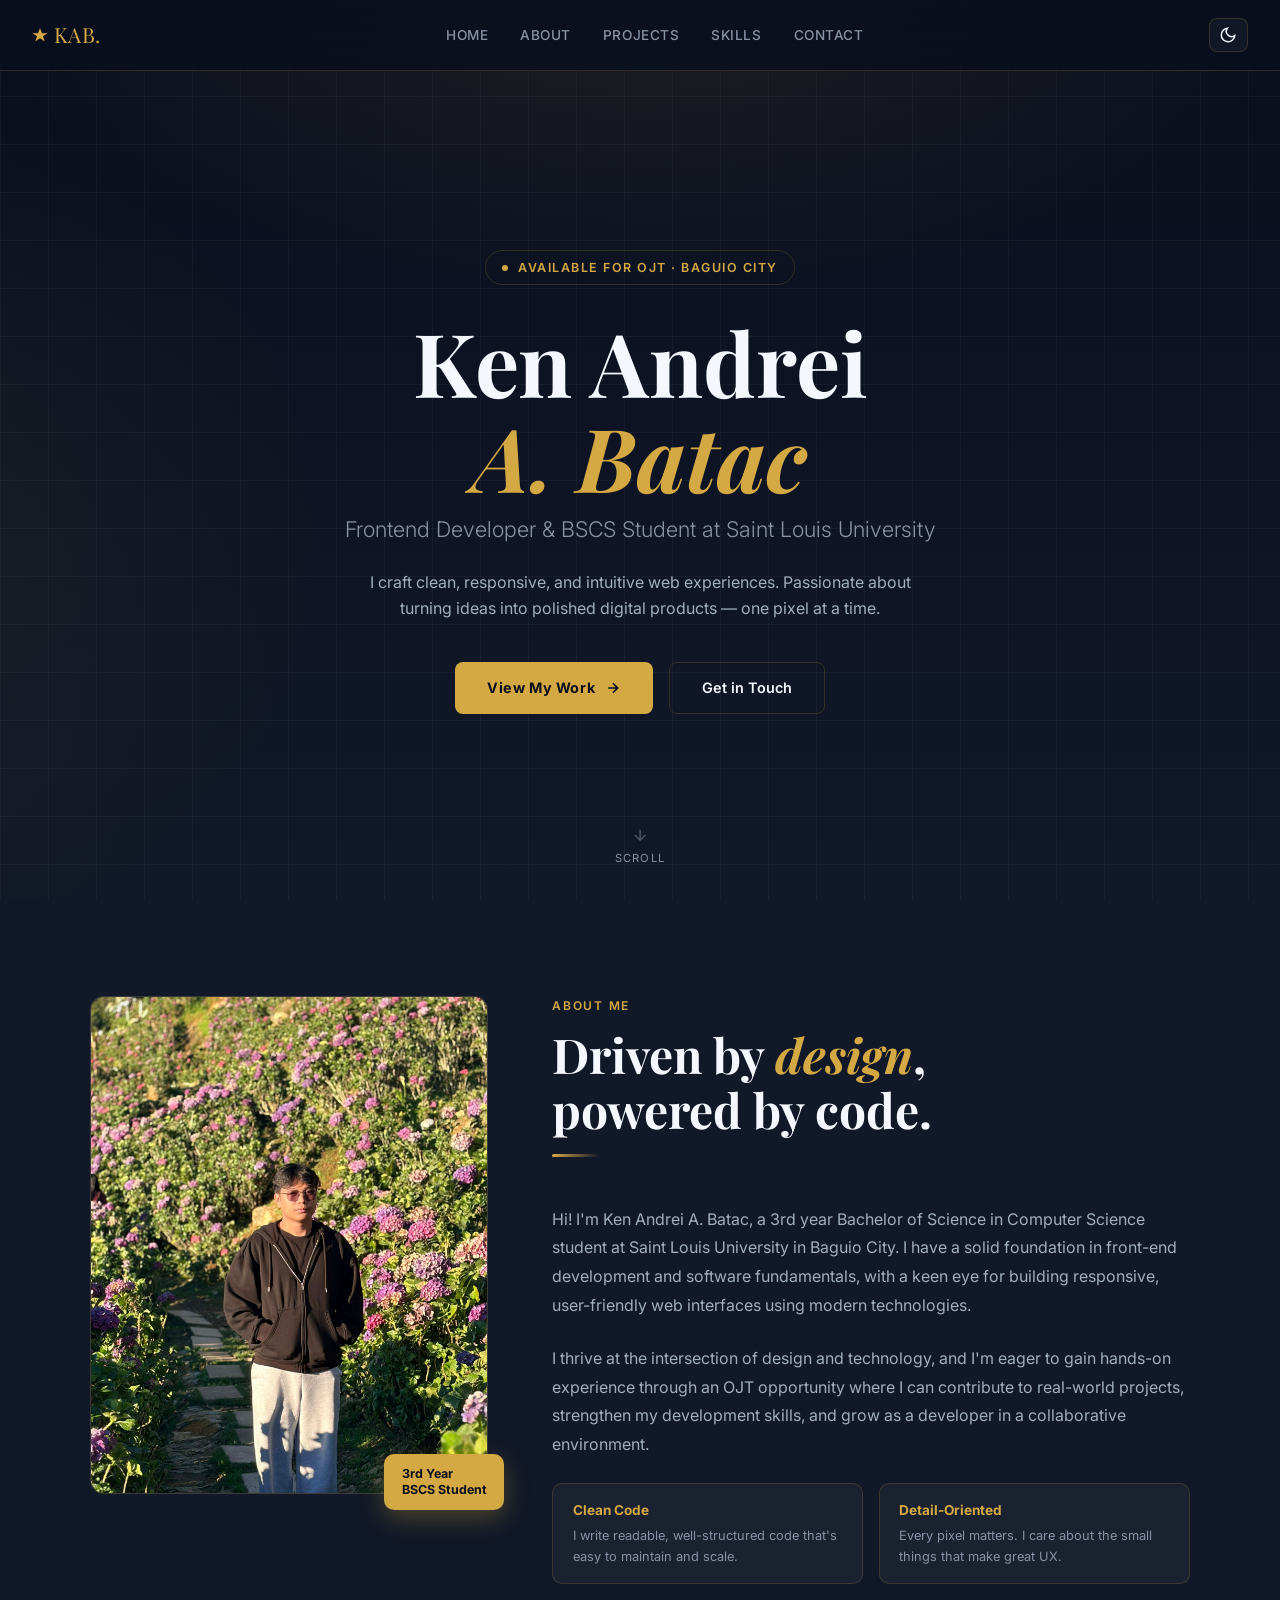
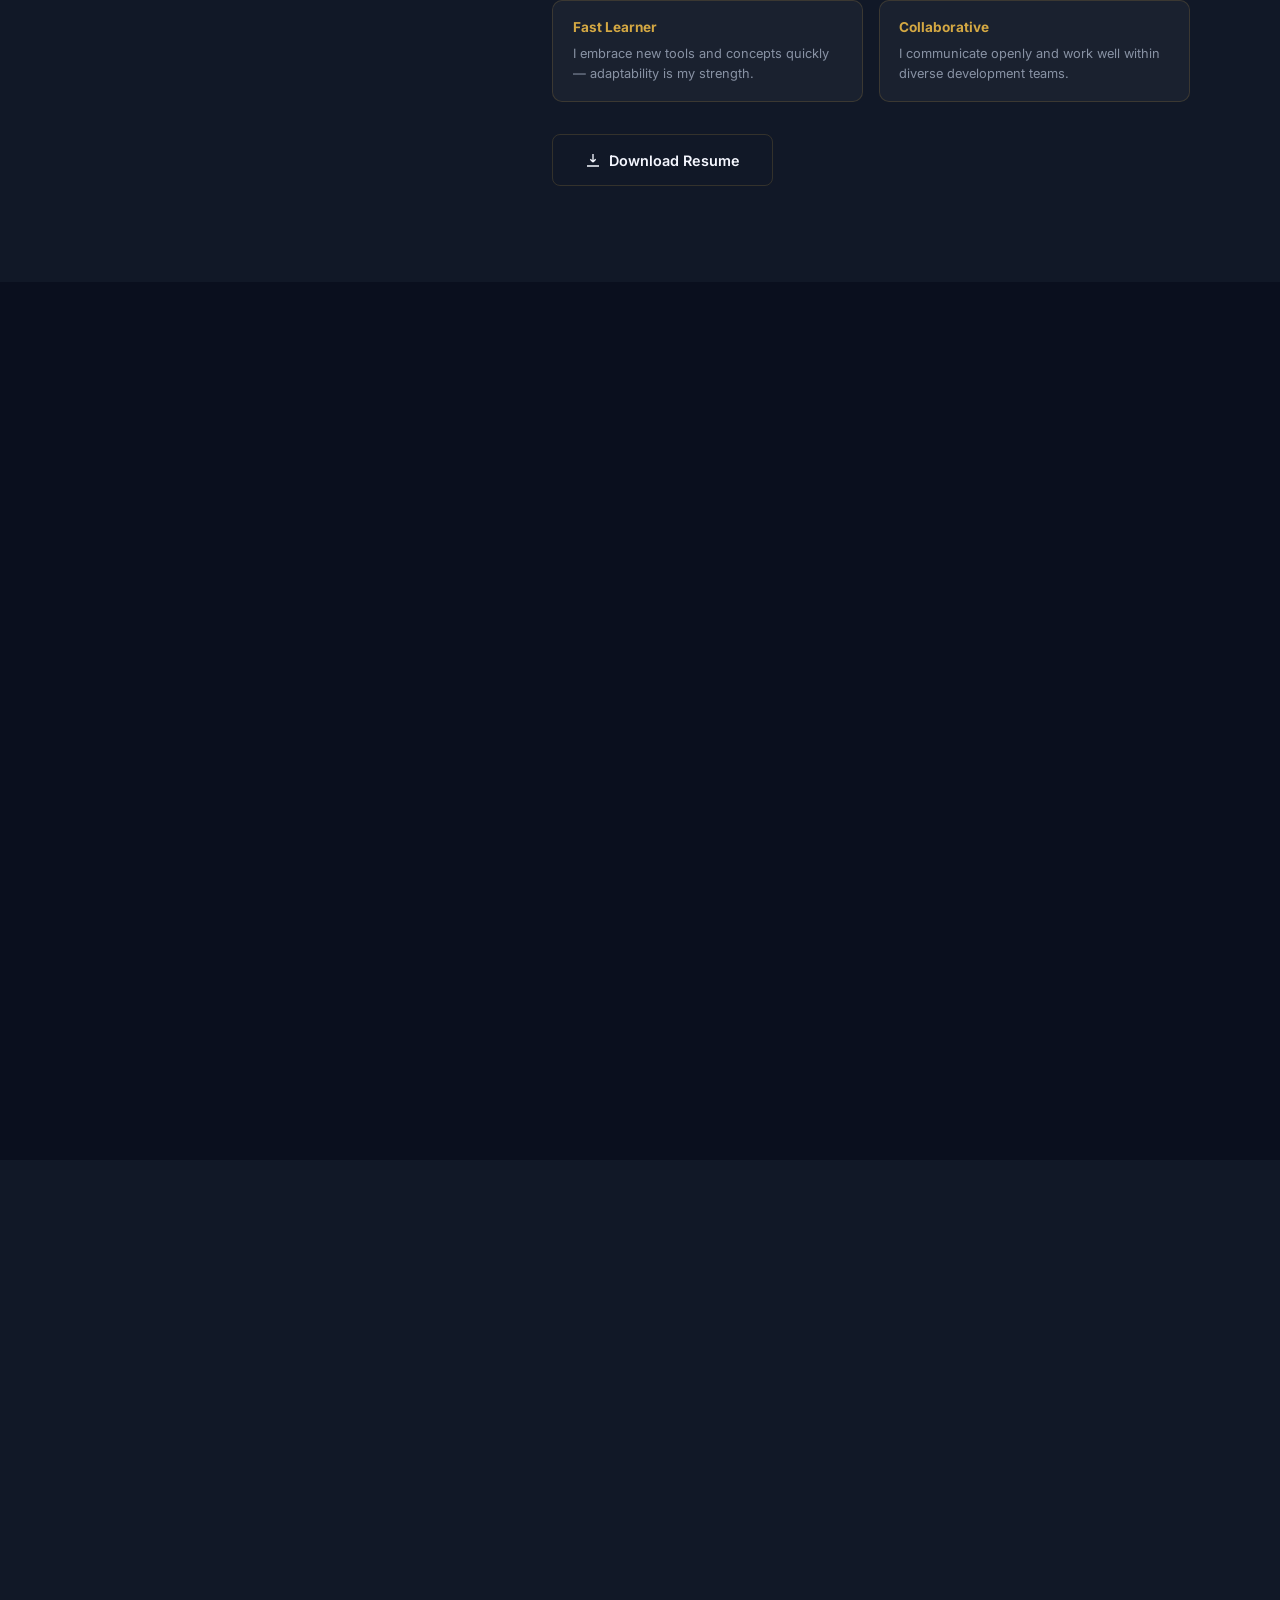
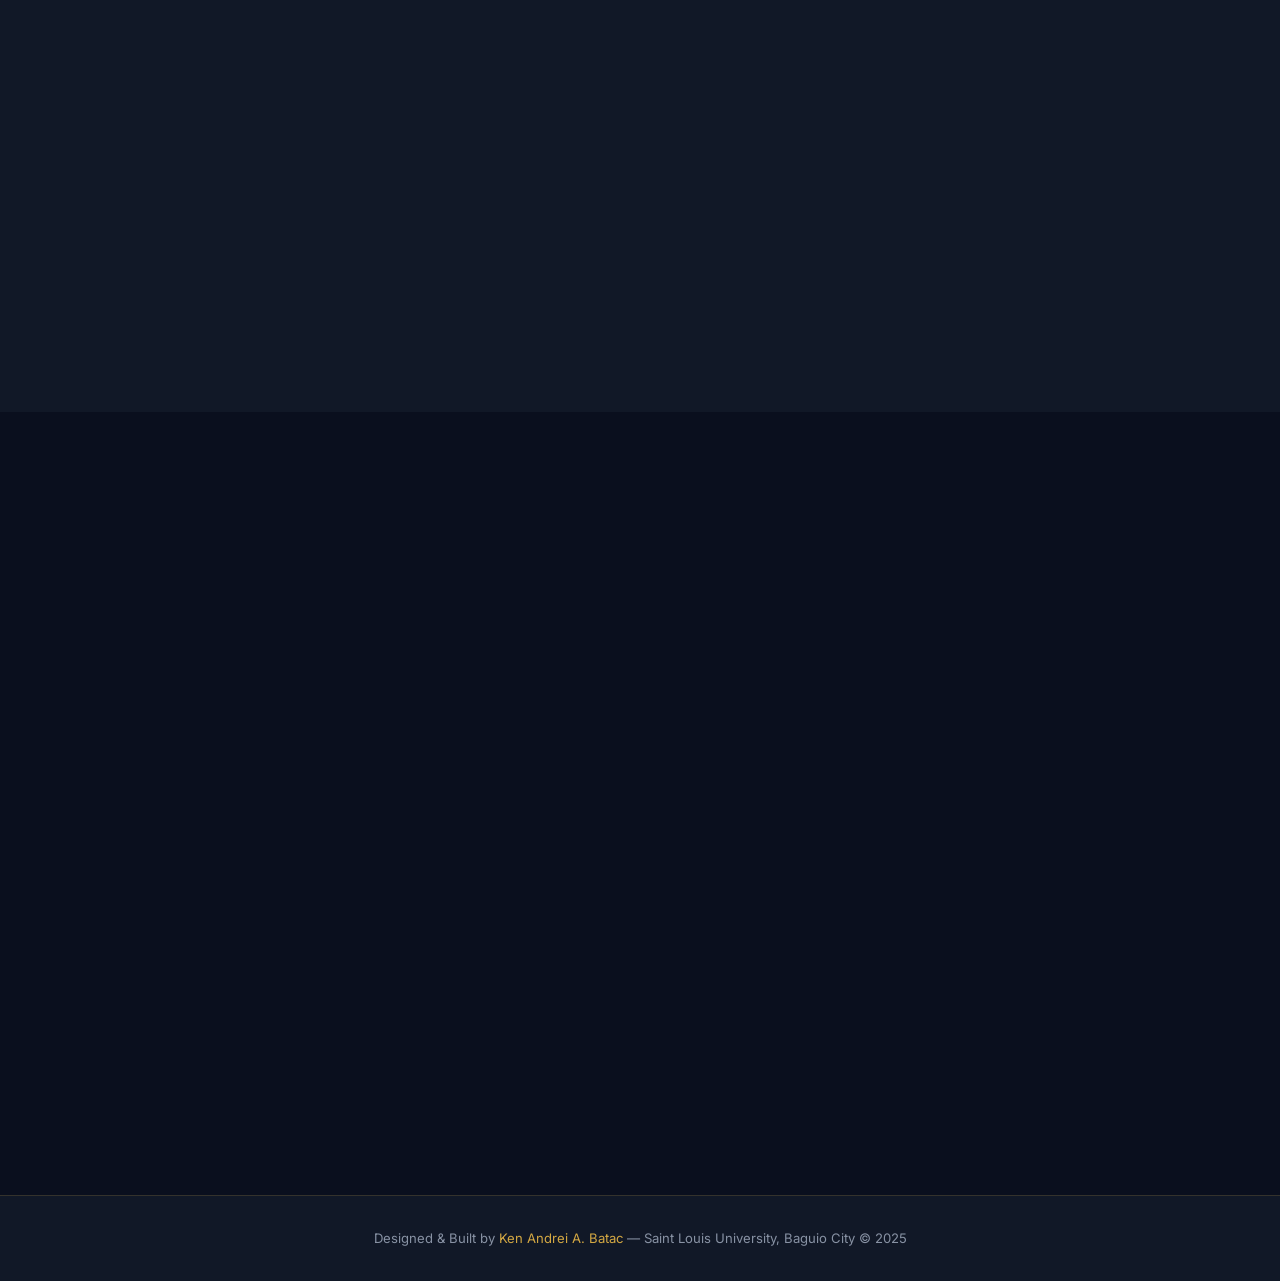
==== index.html @ 529a12bf "Initial portfolio commit" ====
<!DOCTYPE html>
<html lang="en" data-theme="dark">
<head>
  <meta charset="UTF-8" />
  <meta name="viewport" content="width=device-width, initial-scale=1.0" />
  <title>★ Ken Andrei A. Batac — Frontend Developer</title>

  <!--
    ╔══════════════════════════════════════════╗
    ║  FAVICON (browser tab icon)              ║
    ║  This inline SVG star shows in the tab.  ║
    ║  To use a real .ico or .png favicon:     ║
    ║  1. Create a 32x32 icon file             ║
    ║  2. Replace the <link rel="icon"...>     ║
    ║     below with:                          ║
    ║     <link rel="icon" type="image/png"    ║
    ║           href="favicon.png" />          ║
    ╚══════════════════════════════════════════╝
  -->
  <link rel="icon" type="image/svg+xml" href="data:image/svg+xml,%3Csvg xmlns='http://www.w3.org/2000/svg' viewBox='0 0 32 32'%3E%3Cpolygon points='16,2 19.9,12.3 31,12.3 22,18.7 25.4,29 16,22.7 6.6,29 10,18.7 1,12.3 12.1,12.3' fill='%23d4a843'/%3E%3C/svg%3E" />

  <!-- Google Fonts: Playfair Display for headings, Inter for body -->
  <link href="https://fonts.googleapis.com/css2?family=Inter:wght@300;400;500;600;700;900&family=Playfair+Display:ital,wght@0,700;1,400&display=swap" rel="stylesheet" />

  <link rel="stylesheet" href="style.css" />
</head>
<body>

  <!-- ═══════════════════════════════════════════
       NAVIGATION
       ─ All links are anchor tags (#section)
       ─ They scroll to sections on the SAME page
       ─ Dark/Light toggle button is here
  ════════════════════════════════════════════ -->
  <nav id="navbar">
    <a href="#home" class="nav-logo">
      <!-- Gold star before your initials -->
      <svg class="nav-star" width="16" height="16" viewBox="0 0 32 32" xmlns="http://www.w3.org/2000/svg">
        <polygon points="16,2 19.9,12.3 31,12.3 22,18.7 25.4,29 16,22.7 6.6,29 10,18.7 1,12.3 12.1,12.3" fill="#d4a843"/>
      </svg>
      KAB.
    </a>

    <ul class="nav-links" id="navLinks">
      <li><a href="#home"     onclick="closeNav()">Home</a></li>
      <li><a href="#about"    onclick="closeNav()">About</a></li>
      <li><a href="#projects" onclick="closeNav()">Projects</a></li>
      <li><a href="#skills"   onclick="closeNav()">Skills</a></li>
      <li><a href="#contact"  onclick="closeNav()">Contact</a></li>
    </ul>

    <div class="nav-right">
      <!-- Dark / Light Mode Toggle -->
      <button class="theme-toggle" id="themeToggle" aria-label="Toggle theme" title="Toggle light/dark mode">
        <!-- Moon icon (shown in dark mode) -->
        <svg class="icon-moon" width="18" height="18" fill="none" stroke="currentColor" stroke-width="2" viewBox="0 0 24 24">
          <path d="M21 12.79A9 9 0 1 1 11.21 3 7 7 0 0 0 21 12.79z"/>
        </svg>
        <!-- Sun icon (shown in light mode) -->
        <svg class="icon-sun" width="18" height="18" fill="none" stroke="currentColor" stroke-width="2" viewBox="0 0 24 24">
          <circle cx="12" cy="12" r="5"/>
          <line x1="12" y1="1" x2="12" y2="3"/>
          <line x1="12" y1="21" x2="12" y2="23"/>
          <line x1="4.22" y1="4.22" x2="5.64" y2="5.64"/>
          <line x1="18.36" y1="18.36" x2="19.78" y2="19.78"/>
          <line x1="1" y1="12" x2="3" y2="12"/>
          <line x1="21" y1="12" x2="23" y2="12"/>
          <line x1="4.22" y1="19.78" x2="5.64" y2="18.36"/>
          <line x1="18.36" y1="5.64" x2="19.78" y2="4.22"/>
        </svg>
      </button>

      <!-- Hamburger (mobile) -->
      <div class="hamburger" id="hamburger" onclick="toggleNav()" aria-label="Open menu">
        <span></span><span></span><span></span>
      </div>
    </div>
  </nav>


  <!-- ═══════════════════════════════════════════
       HERO SECTION
  ════════════════════════════════════════════ -->
  <section id="home">
    <div class="hero-bg"></div>
    <div class="hero-grid"></div>

    <div class="hero-content">
      <div class="hero-eyebrow">Available for OJT · Baguio City</div>

      <h1 class="hero-name">
        Ken Andrei<br><span>A. Batac</span>
      </h1>

      <p class="hero-headline">
        Frontend Developer &amp; BSCS Student at Saint Louis University
      </p>

      <p class="hero-intro">
        I craft clean, responsive, and intuitive web experiences.
        Passionate about turning ideas into polished digital products — one pixel at a time.
      </p>

      <div class="hero-ctas">
        <a href="#projects" class="btn-primary">
          View My Work
          <svg width="16" height="16" fill="none" stroke="currentColor" stroke-width="2.5" viewBox="0 0 24 24">
            <path d="M5 12h14M12 5l7 7-7 7"/>
          </svg>
        </a>
        <a href="#contact" class="btn-secondary">Get in Touch</a>
      </div>
    </div>

    <!-- Scroll indicator -->
    <div class="scroll-indicator">
      <svg width="18" height="18" fill="none" stroke="currentColor" stroke-width="2" viewBox="0 0 24 24">
        <path d="M12 5v14M5 12l7 7 7-7"/>
      </svg>
      Scroll
    </div>
  </section>


  <!-- ═══════════════════════════════════════════
       ABOUT SECTION
  ════════════════════════════════════════════ -->
  <section id="about">
    <div class="section-inner">
      <div class="about-grid">

        <!-- LEFT: Photo -->
        <div class="about-photo-wrap reveal">
          <!--
            ╔══════════════════════════════════════════╗
            ║  PROFILE PHOTO — REPLACE THIS SECTION    ║
            ║                                          ║
            ║  To add your photo:                      ║
            ║  1. Place your image file in the same    ║
            ║     folder (e.g., profile.jpg)           ║
            ║  2. Delete the entire <div class=        ║
            ║     "about-photo"> block below           ║
            ║  3. Replace it with:                     ║
            ║     <img src="profile.jpg"               ║
            ║          alt="Ken Andrei A. Batac"       ║
            ║          class="about-photo" />          ║
            ╚══════════════════════════════════════════╝
          -->
          <img src="Profile.jpg"               ║
            ║          alt="Ken Andrei A. Batac"       ║
            ║          class="about-photo" /> 
          <!-- End photo placeholder -->

          <div class="photo-badge">3rd Year<br>BSCS Student</div>
        </div>

        <!-- RIGHT: Bio & Values -->
        <div class="reveal" style="transition-delay:.15s">
          <div class="section-label">About Me</div>
          <h2 class="section-title">Driven by <em>design</em>,<br>powered by code.</h2>
          <div class="section-divider"></div>

          <p class="about-bio">
            Hi! I'm Ken Andrei A. Batac, a 3rd year Bachelor of Science in Computer Science
            student at Saint Louis University in Baguio City. I have a solid foundation in
            front-end development and software fundamentals, with a keen eye for building
            responsive, user-friendly web interfaces using modern technologies.
          </p>
          <p class="about-bio" style="margin-top: .25rem;">
            I thrive at the intersection of design and technology, and I'm eager to gain
            hands-on experience through an OJT opportunity where I can contribute to real-world
            projects, strengthen my development skills, and grow as a developer in a
            collaborative environment.
          </p>

          <!-- Working style / values cards -->
          <div class="about-values">
            <div class="value-card">
              <h4>Clean Code</h4>
              <p>I write readable, well-structured code that's easy to maintain and scale.</p>
            </div>
            <div class="value-card">
              <h4>Detail-Oriented</h4>
              <p>Every pixel matters. I care about the small things that make great UX.</p>
            </div>
            <div class="value-card">
              <h4>Fast Learner</h4>
              <p>I embrace new tools and concepts quickly — adaptability is my strength.</p>
            </div>
            <div class="value-card">
              <h4>Collaborative</h4>
              <p>I communicate openly and work well within diverse development teams.</p>
            </div>
          </div>

          <!--
            ╔══════════════════════════════════════════╗
            ║  RESUME DOWNLOAD BUTTON                  ║
            ║                                          ║
            ║  To link your actual resume:             ║
            ║  1. Place your PDF in the same folder    ║
            ║     (e.g., Ken_Andrei_Batac_Resume.pdf)  ║
            ║  2. Replace href="#" with:               ║
            ║     href="Ken_Andrei_Batac_Resume.pdf"   ║
            ║  3. The `download` attribute triggers    ║
            ║     a file download instead of opening   ║
            ╚══════════════════════════════════════════╝
          -->
          <a href="Ken_Andrei_Batac_Resume.pdf" download class="btn-secondary">
            <svg width="16" height="16" fill="none" stroke="currentColor" stroke-width="2" viewBox="0 0 24 24">
              <path d="M12 15V3m0 12l-4-4m4 4l4-4M3 21h18"/>
            </svg>
            Download Resume
          </a>
        </div>

      </div>
    </div>
  </section>


  <!-- ═══════════════════════════════════════════
       PROJECTS SECTION
  ════════════════════════════════════════════ -->
  <section id="projects">
    <div class="section-inner">
      <div class="reveal">
        <div class="section-label">My Work</div>
        <h2 class="section-title">Selected <em>Projects</em></h2>
        <div class="section-divider"></div>
      </div>

      <div class="projects-grid">

        <!-- ── PROJECT CARD 1 : To-Do List App ── -->
        <div class="project-card reveal">
          <!--
            ╔══════════════════════════════════════════╗
            ║  PROJECT 1 COVER IMAGE                   ║
            ║  Currently using: preview.svg            ║
            ║  To use a real screenshot instead:       ║
            ║  1. Take a screenshot, save as           ║
            ║     projects/01-todo-app/preview.png     ║
            ║  2. Change the src below to preview.png  ║
            ╚══════════════════════════════════════════╝
          -->
          <img src="projects/01-todo-app/preview.png"
               alt="To-Do List App preview"
               class="project-cover-img" />

          <div class="project-body">
            <div class="project-tags">
              <span class="tag">HTML5</span>
              <span class="tag">CSS3</span>
              <span class="tag">JavaScript</span>
              <span class="tag">localStorage</span>
            </div>
            <h3 class="project-title">To-Do List App</h3>
            <p class="project-desc">
              A fully client-side task manager with priority levels, filter tabs, and a live
              stats counter. Tasks persist across sessions using localStorage — no backend needed.
            </p>
            <button class="btn-ghost" onclick="openModal(0)">
              View Project
              <svg width="14" height="14" fill="none" stroke="currentColor" stroke-width="2.5" viewBox="0 0 24 24">
                <path d="M5 12h14M12 5l7 7-7 7"/>
              </svg>
            </button>
          </div>
        </div>

        <!-- ── PROJECT CARD 2 : Weather App UI ── -->
        <div class="project-card reveal" style="transition-delay:.1s">
          <!--
            ╔══════════════════════════════════════════╗
            ║  PROJECT 2 COVER IMAGE                   ║
            ║  Currently using: preview.svg            ║
            ║  To use a real screenshot instead:       ║
            ║  1. Take a screenshot, save as           ║
            ║     projects/02-weather-app/preview.png  ║
            ║  2. Change the src below to preview.png  ║
            ╚══════════════════════════════════════════╝
          -->
          <img src="projects/02-weather-app/preview.png"
               alt="Weather App UI preview"
               class="project-cover-img" />

          <div class="project-body">
            <div class="project-tags">
              <span class="tag">HTML5</span>
              <span class="tag">CSS3</span>
              <span class="tag">JavaScript</span>
              <span class="tag">Mock API</span>
            </div>
            <h3 class="project-title">Weather App UI</h3>
            <p class="project-desc">
              A weather dashboard with city search, 5-day forecast, °C/°F toggle, and a live
              clock. Uses structured mock data that mirrors a real OpenWeatherMap API response.
            </p>
            <button class="btn-ghost" onclick="openModal(1)">
              View Project
              <svg width="14" height="14" fill="none" stroke="currentColor" stroke-width="2.5" viewBox="0 0 24 24">
                <path d="M5 12h14M12 5l7 7-7 7"/>
              </svg>
            </button>
          </div>
        </div>

        <!-- ── PROJECT CARD 3 : Expense Tracker ── -->
        <div class="project-card reveal" style="transition-delay:.2s">
          <!--
            ╔══════════════════════════════════════════╗
            ║  PROJECT 3 COVER IMAGE                   ║
            ║  Currently using: preview.svg            ║
            ║  To use a real screenshot instead:       ║
            ║  1. Take a screenshot, save as           ║
            ║     projects/04-expense-tracker/         ║
            ║     preview.png                          ║
            ║  2. Change the src below to preview.png  ║
            ╚══════════════════════════════════════════╝
          -->
          <img src="projects/04-expense-tracker/preview.png"
               alt="Expense Tracker preview"
               class="project-cover-img" />

          <div class="project-body">
            <div class="project-tags">
              <span class="tag">HTML5</span>
              <span class="tag">CSS3</span>
              <span class="tag">JavaScript</span>
              <span class="tag">localStorage</span>
            </div>
            <h3 class="project-title">Expense Tracker</h3>
            <p class="project-desc">
              A personal finance app to log income and expenses by category. Features a running
              balance, spending progress bar, category breakdown, and full localStorage persistence.
            </p>
            <button class="btn-ghost" onclick="openModal(2)">
              View Project
              <svg width="14" height="14" fill="none" stroke="currentColor" stroke-width="2.5" viewBox="0 0 24 24">
                <path d="M5 12h14M12 5l7 7-7 7"/>
              </svg>
            </button>
          </div>
        </div>

      </div>
    </div>
  </section>


  <!-- ═══════════════════════════════════════════
       PROJECT DETAIL MODAL
       ─ Opened by clicking "View Project"
       ─ Closed by clicking overlay or ✕ button
  ════════════════════════════════════════════ -->
  <div class="modal-overlay" id="modalOverlay" onclick="closeModal(event)">
    <div class="modal" id="modalContent">

      <!--
        ╔══════════════════════════════════════════╗
        ║  MODAL BANNER IMAGE (per project)        ║
        ║                                          ║
        ║  The banner is injected dynamically by   ║
        ║  script.js from the `projects` array.    ║
        ║  To use a real image, update the         ║
        ║  `bannerImg` field in the projects array ║
        ║  in script.js (e.g., "project1.png")     ║
        ╚══════════════════════════════════════════╝
      -->
      <div class="modal-banner" id="modalBanner">
        <svg width="48" height="48" fill="none" stroke="currentColor" stroke-width="1.2" viewBox="0 0 24 24">
          <rect x="3" y="3" width="18" height="18" rx="2"/><path d="M3 9h18M9 21V9"/>
        </svg>
        <span>Project Banner</span>
        <button class="modal-close" onclick="closeModalBtn()" aria-label="Close modal">✕</button>
      </div>

      <div class="modal-body">
        <div class="project-tags" id="modalTags"></div>
        <h2 class="modal-title" id="modalTitle"></h2>

        <div class="modal-section">
          <div class="modal-section-label">Problem</div>
          <p id="modalProblem"></p>
        </div>
        <div class="modal-section">
          <div class="modal-section-label">Process</div>
          <p id="modalProcess"></p>
        </div>
        <div class="modal-section">
          <div class="modal-section-label">Result</div>
          <p id="modalResult"></p>
        </div>

        <!-- Gallery images are injected dynamically by openModal() in script.js -->
        <div class="modal-gallery" id="modalGallery"></div>
      </div>

    </div>
  </div>


  <!-- ═══════════════════════════════════════════
       SKILLS SECTION
       ─ Based on resume: Languages, Frameworks,
         Databases, Tools & Technologies
  ════════════════════════════════════════════ -->
  <section id="skills">
    <div class="section-inner">
      <div class="reveal">
        <div class="section-label">Toolkit</div>
        <h2 class="section-title">Skills &amp; <em>Technologies</em></h2>
        <div class="section-divider"></div>
      </div>

      <div class="skills-categories">

        <!-- Languages -->
        <div class="skill-group reveal">
          <div class="skill-cat-title">Languages</div>
          <div class="skill-badges">
            <div class="skill-badge"><div class="skill-dot"></div>Java</div>
            <div class="skill-badge"><div class="skill-dot"></div>C</div>
            <div class="skill-badge"><div class="skill-dot"></div>Python</div>
            <div class="skill-badge"><div class="skill-dot"></div>JavaScript</div>
            <div class="skill-badge"><div class="skill-dot"></div>PHP</div>
            <div class="skill-badge"><div class="skill-dot"></div>HTML5</div>
            <div class="skill-badge"><div class="skill-dot"></div>CSS3</div>
            <div class="skill-badge"><div class="skill-dot"></div>SQL</div>
          </div>
        </div>

        <!-- Frameworks & Libraries -->
        <div class="skill-group reveal" style="transition-delay:.1s">
          <div class="skill-cat-title">Frameworks &amp; Libraries</div>
          <div class="skill-badges">
            <div class="skill-badge"><div class="skill-dot"></div>React</div>
            <div class="skill-badge"><div class="skill-dot"></div>Tailwind CSS</div>
            <div class="skill-badge"><div class="skill-dot"></div>Bootstrap</div>
            <div class="skill-badge"><div class="skill-dot"></div>Node.js <span style="font-size:.7rem;opacity:.6;margin-left:.25rem;">(learning)</span></div>
          </div>
        </div>

        <!-- Databases -->
        <div class="skill-group reveal" style="transition-delay:.2s">
          <div class="skill-cat-title">Databases</div>
          <div class="skill-badges">
            <div class="skill-badge"><div class="skill-dot"></div>MySQL</div>
            <div class="skill-badge"><div class="skill-dot"></div>phpMyAdmin</div>
          </div>
        </div>

        <!-- Tools & Technologies -->
        <div class="skill-group reveal" style="transition-delay:.3s">
          <div class="skill-cat-title">Tools &amp; Technologies</div>
          <div class="skill-badges">
            <div class="skill-badge"><div class="skill-dot"></div>Git</div>
            <div class="skill-badge"><div class="skill-dot"></div>GitHub</div>
            <div class="skill-badge"><div class="skill-dot"></div>VS Code</div>
            <div class="skill-badge"><div class="skill-dot"></div>Figma</div>
            <div class="skill-badge"><div class="skill-dot"></div>Docker</div>
            <div class="skill-badge"><div class="skill-dot"></div>Browser DevTools</div>
          </div>
        </div>

      </div>
    </div>
  </section>


  <!-- ═══════════════════════════════════════════
       CONTACT SECTION
       ─ Formspree form — replace YOUR_FORM_ID
         in the action attribute below
  ════════════════════════════════════════════ -->
  <section id="contact">
    <div class="section-inner">
      <div class="reveal">
        <div class="section-label">Let's Connect</div>
        <h2 class="section-title">Get in <em>Touch</em></h2>
        <div class="section-divider"></div>
      </div>

      <div class="contact-grid">

        <!-- Left: Social links -->
        <div class="reveal" style="transition-delay:.1s">
          <p class="contact-info-intro">
            I'm currently open to OJT opportunities, freelance projects, and collaborations.
            Whether you have a project in mind or just want to say hello — my inbox is always open!
          </p>

          <div class="contact-links">

            <!-- Email -->
            <a href="mailto:KenAndreiBatac16@gmail.com" class="contact-link">
              <div class="contact-link-icon">
                <svg width="18" height="18" fill="none" stroke="currentColor" stroke-width="2" viewBox="0 0 24 24">
                  <rect x="2" y="4" width="20" height="16" rx="2"/><path d="m22 7-10 7L2 7"/>
                </svg>
              </div>
              <div>
                <div class="contact-link-label">Email</div>
                <div class="contact-link-value">KenAndreiBatac16@gmail.com</div>
              </div>
            </a>

            <!-- GitHub -->
            <a href="https://github.com/KenAndrei16" target="_blank" rel="noopener noreferrer" class="contact-link">
              <div class="contact-link-icon">
                <svg width="18" height="18" fill="currentColor" viewBox="0 0 24 24">
                  <path d="M12 2C6.477 2 2 6.484 2 12.017c0 4.425 2.865 8.18 6.839 9.504.5.092.682-.217.682-.483 0-.237-.008-.868-.013-1.703-2.782.605-3.369-1.343-3.369-1.343-.454-1.158-1.11-1.466-1.11-1.466-.908-.62.069-.608.069-.608 1.003.07 1.531 1.032 1.531 1.032.892 1.53 2.341 1.088 2.91.832.092-.647.35-1.088.636-1.338-2.22-.253-4.555-1.113-4.555-4.951 0-1.093.39-1.988 1.029-2.688-.103-.253-.446-1.272.098-2.65 0 0 .84-.27 2.75 1.026A9.564 9.564 0 0 1 12 6.844a9.59 9.59 0 0 1 2.504.337c1.909-1.296 2.747-1.027 2.747-1.027.546 1.379.202 2.398.1 2.651.64.7 1.028 1.595 1.028 2.688 0 3.848-2.339 4.695-4.566 4.943.359.309.678.92.678 1.855 0 1.338-.012 2.419-.012 2.747 0 .268.18.58.688.482A10.02 10.02 0 0 0 22 12.017C22 6.484 17.522 2 12 2z"/>
                </svg>
              </div>
              <div>
                <div class="contact-link-label">GitHub</div>
                <div class="contact-link-value">github.com/KenAndrei16</div>
              </div>
            </a>

            <!-- LinkedIn -->
            <a href="https://linkedin.com/in/ken-andrei-b-454019360" target="_blank" rel="noopener noreferrer" class="contact-link">
              <div class="contact-link-icon">
                <svg width="18" height="18" fill="currentColor" viewBox="0 0 24 24">
                  <path d="M16 8a6 6 0 0 1 6 6v7h-4v-7a2 2 0 0 0-2-2 2 2 0 0 0-2 2v7h-4v-7a6 6 0 0 1 6-6z"/>
                  <rect x="2" y="9" width="4" height="12"/>
                  <circle cx="4" cy="4" r="2"/>
                </svg>
              </div>
              <div>
                <div class="contact-link-label">LinkedIn</div>
                <div class="contact-link-value">linkedin.com/in/ken-andrei-b-454019360</div>
              </div>
            </a>

          </div>
        </div>

        <!-- Right: Formspree contact form -->
        <div class="reveal" style="transition-delay:.2s">
          <!--
            ╔══════════════════════════════════════════╗
            ║  FORMSPREE SETUP INSTRUCTIONS            ║
            ║                                          ║
            ║  1. Go to https://formspree.io           ║
            ║  2. Sign up / log in                     ║
            ║  3. Create a new form                    ║
            ║  4. Copy your form ID (looks like:       ║
            ║     xpwzabcd)                            ║
            ║  5. Replace YOUR_FORM_ID below with it:  ║
            ║     action="https://formspree.io/f/      ║
            ║             YOUR_FORM_ID"                ║
            ║  6. Formspree will forward submissions   ║
            ║     to KenAndreiBatac16@gmail.com        ║
            ╚══════════════════════════════════════════╝
          -->
          <form
            id="contactForm"
            action="https://formspree.io/f/mlgabkjv"
            method="POST"
            onsubmit="handleFormSubmit(event)"
          >
            <div class="form-group">
              <label for="fname">Name</label>
              <input type="text" id="fname" name="name" placeholder="Your full name" required />
            </div>
            <div class="form-group">
              <label for="femail">Email</label>
              <input type="email" id="femail" name="email" placeholder="your@email.com" required />
            </div>
            <div class="form-group">
              <label for="fmsg">Message</label>
              <textarea id="fmsg" name="message" placeholder="Tell me about your project or opportunity..." required></textarea>
            </div>

            <button type="submit" class="btn-primary" id="submitBtn">
              Send Message
              <svg width="16" height="16" fill="none" stroke="currentColor" stroke-width="2.5" viewBox="0 0 24 24">
                <path d="M22 2L11 13M22 2l-7 20-4-9-9-4 20-7z"/>
              </svg>
            </button>

            <!-- Success / error message shown after submit -->
            <p id="formStatus" class="form-status" aria-live="polite"></p>
          </form>
        </div>

      </div>
    </div>
  </section>


  <!-- ═══════════════════════════════════════════
       FOOTER
  ════════════════════════════════════════════ -->
  <footer>
    <p>
      Designed &amp; Built by <span>Ken Andrei A. Batac</span>
      &mdash; Saint Louis University, Baguio City &copy; 2025
    </p>
  </footer>


  <script src="script.js"></script>
</body>
</html>
---- style.css ----
/* ═══════════════════════════════════════════════════════════════
   style.css — Ken Andrei A. Batac Portfolio
   ─ Dark/Light mode via [data-theme] attribute on <html>
   ─ Navy + Gold premium color scheme
   ─ Fully mobile responsive
════════════════════════════════════════════════════════════════ */


/* ── RESET ── */
*, *::before, *::after {
  box-sizing: border-box;
  margin: 0;
  padding: 0;
}
html {
  scroll-behavior: smooth;
}
img {
  display: block;
  max-width: 100%;
}
a {
  text-decoration: none;
  color: inherit;
}


/* ═══════════════════════════════════════════════════════════════
   THEME VARIABLES
   ─ [data-theme="dark"]  → default dark navy theme
   ─ [data-theme="light"] → clean light theme (gold accents kept)
════════════════════════════════════════════════════════════════ */

/* Dark theme (default) */
[data-theme="dark"] {
  --bg-primary:   #0a0f1e;
  --bg-secondary: #111827;
  --bg-card:      #1a2236;
  --bg-input:     #1a2236;

  --text-primary: #f5f7ff;
  --text-muted:   #8892a4;
  --text-body:    #a0aec0;

  --gold:         #d4a843;
  --gold-hover:   #f0c060;

  --border:       rgba(212, 168, 67, 0.18);
  --card-bg:      rgba(255, 255, 255, 0.04);

  --nav-bg:       rgba(10, 15, 30, 0.85);
  --hero-radial1: rgba(212, 168, 67, 0.12);
  --hero-radial2: rgba(212, 168, 67, 0.06);
  --grid-line:    rgba(245, 247, 255, 0.04);

  --shadow:       0 20px 50px rgba(0, 0, 0, 0.4);
  --scrollbar-bg: #0a0f1e;
}

/* Light theme */
[data-theme="light"] {
  --bg-primary:   #f4f6fb;
  --bg-secondary: #ffffff;
  --bg-card:      #ffffff;
  --bg-input:     #f0f2f8;

  --text-primary: #0a0f1e;
  --text-muted:   #5a6580;
  --text-body:    #3d4a62;

  --gold:         #b8861e;
  --gold-hover:   #d4a843;

  --border:       rgba(180, 140, 40, 0.22);
  --card-bg:      rgba(0, 0, 0, 0.03);

  --nav-bg:       rgba(244, 246, 251, 0.92);
  --hero-radial1: rgba(180, 140, 40, 0.08);
  --hero-radial2: rgba(180, 140, 40, 0.04);
  --grid-line:    rgba(10, 15, 30, 0.05);

  --shadow:       0 20px 50px rgba(0, 0, 0, 0.12);
  --scrollbar-bg: #f4f6fb;
}


/* ═══════════════════════════════════════════════════════════════
   BASE / BODY
════════════════════════════════════════════════════════════════ */
body {
  font-family: 'Inter', sans-serif;
  background: var(--bg-primary);
  color: var(--text-primary);
  line-height: 1.6;
  overflow-x: hidden;
  transition: background 0.3s ease, color 0.3s ease;
}

::selection {
  background: var(--gold);
  color: #fff;
}

/* Scrollbar */
::-webkit-scrollbar { width: 6px; }
::-webkit-scrollbar-track { background: var(--scrollbar-bg); }
::-webkit-scrollbar-thumb { background: var(--gold); border-radius: 3px; }


/* ═══════════════════════════════════════════════════════════════
   NAVIGATION
════════════════════════════════════════════════════════════════ */
nav {
  position: fixed;
  top: 0;
  width: 100%;
  z-index: 999;
  padding: 1.1rem 2rem;
  display: flex;
  align-items: center;
  justify-content: space-between;
  background: var(--nav-bg);
  backdrop-filter: blur(18px);
  -webkit-backdrop-filter: blur(18px);
  border-bottom: 1px solid var(--border);
  transition: background 0.3s ease, border-color 0.3s ease;
}

.nav-logo {
  font-family: 'Playfair Display', serif;
  font-size: 1.3rem;
  color: var(--gold);
  letter-spacing: 0.5px;
  transition: color 0.2s;
}
.nav-logo:hover { color: var(--gold-hover); }

.nav-links {
  display: flex;
  gap: 2rem;
  list-style: none;
}

.nav-links a {
  font-size: 0.85rem;
  font-weight: 500;
  letter-spacing: 0.04em;
  color: var(--text-muted);
  text-transform: uppercase;
  transition: color 0.25s;
}
.nav-links a:hover { color: var(--gold); }

/* Right side of nav: theme toggle + hamburger */
.nav-right {
  display: flex;
  align-items: center;
  gap: 0.75rem;
}

/* ── Theme Toggle Button ── */
.theme-toggle {
  background: var(--card-bg);
  border: 1px solid var(--border);
  border-radius: 8px;
  padding: 0.45rem 0.6rem;
  cursor: pointer;
  color: var(--text-primary);
  display: flex;
  align-items: center;
  justify-content: center;
  transition: border-color 0.2s, background 0.2s, transform 0.2s;
}
.theme-toggle:hover {
  border-color: var(--gold);
  transform: scale(1.08);
}

/* Show/hide moon vs sun based on theme */
[data-theme="dark"]  .icon-sun  { display: none; }
[data-theme="dark"]  .icon-moon { display: block; }
[data-theme="light"] .icon-moon { display: none; }
[data-theme="light"] .icon-sun  { display: block; }

/* ── Hamburger (mobile only) ── */
.hamburger {
  display: none;
  flex-direction: column;
  gap: 5px;
  cursor: pointer;
}
.hamburger span {
  width: 24px;
  height: 2px;
  background: var(--text-primary);
  border-radius: 2px;
  transition: background 0.3s;
}


/* ═══════════════════════════════════════════════════════════════
   HERO SECTION
════════════════════════════════════════════════════════════════ */
#home {
  min-height: 100vh;
  display: flex;
  align-items: center;
  justify-content: center;
  position: relative;
  overflow: hidden;
  padding: 8rem 2rem 4rem;
}

/* Radial gradient background */
.hero-bg {
  position: absolute;
  inset: 0;
  z-index: 0;
  background:
    radial-gradient(ellipse 80% 60% at 50% -10%, var(--hero-radial1) 0%, transparent 70%),
    radial-gradient(ellipse 60% 80% at -10% 60%, var(--hero-radial2) 0%, transparent 60%),
    linear-gradient(180deg, var(--bg-primary) 0%, var(--bg-secondary) 100%);
  transition: background 0.3s ease;
}

/* Subtle dot grid overlay */
.hero-grid {
  position: absolute;
  inset: 0;
  z-index: 0;
  background-image:
    linear-gradient(var(--grid-line) 1px, transparent 1px),
    linear-gradient(90deg, var(--grid-line) 1px, transparent 1px);
  background-size: 48px 48px;
}

.hero-content {
  position: relative;
  z-index: 1;
  max-width: 800px;
  text-align: center;
}

.hero-eyebrow {
  display: inline-flex;
  align-items: center;
  gap: 0.6rem;
  font-size: 0.78rem;
  font-weight: 600;
  letter-spacing: 0.12em;
  text-transform: uppercase;
  color: var(--gold);
  border: 1px solid var(--border);
  border-radius: 100px;
  padding: 0.4rem 1rem;
  margin-bottom: 1.8rem;
  animation: fadeUp 0.8s ease both;
}
.hero-eyebrow::before {
  content: '';
  width: 6px;
  height: 6px;
  border-radius: 50%;
  background: var(--gold);
}

.hero-name {
  font-family: 'Playfair Display', serif;
  font-size: clamp(2.8rem, 7vw, 5.5rem);
  font-weight: 700;
  line-height: 1.08;
  margin-bottom: 0.5rem;
  animation: fadeUp 0.8s 0.15s ease both;
}
.hero-name span {
  color: var(--gold);
  font-style: italic;
}

.hero-headline {
  font-size: clamp(1rem, 2.5vw, 1.35rem);
  font-weight: 300;
  color: var(--text-muted);
  margin-bottom: 1.5rem;
  animation: fadeUp 0.8s 0.25s ease both;
}

.hero-intro {
  font-size: 1rem;
  color: var(--text-body);
  max-width: 560px;
  margin: 0 auto 2.5rem;
  animation: fadeUp 0.8s 0.35s ease both;
}

.hero-ctas {
  display: flex;
  gap: 1rem;
  justify-content: center;
  flex-wrap: wrap;
  animation: fadeUp 0.8s 0.45s ease both;
}

/* Scroll indicator */
.scroll-indicator {
  position: absolute;
  bottom: 2rem;
  left: 50%;
  transform: translateX(-50%);
  display: flex;
  flex-direction: column;
  align-items: center;
  gap: 0.4rem;
  font-size: 0.7rem;
  letter-spacing: 0.1em;
  text-transform: uppercase;
  color: var(--text-muted);
  animation: bounce 2s infinite;
}
.scroll-indicator svg { opacity: 0.5; }


/* ═══════════════════════════════════════════════════════════════
   SHARED SECTION STYLES
════════════════════════════════════════════════════════════════ */
section { padding: 6rem 2rem; }

.section-inner {
  max-width: 1100px;
  margin: 0 auto;
}

.section-label {
  font-size: 0.75rem;
  font-weight: 600;
  letter-spacing: 0.14em;
  text-transform: uppercase;
  color: var(--gold);
  margin-bottom: 0.75rem;
}

.section-title {
  font-family: 'Playfair Display', serif;
  font-size: clamp(2rem, 4vw, 3rem);
  font-weight: 700;
  line-height: 1.15;
  margin-bottom: 1rem;
  color: var(--text-primary);
}
.section-title em {
  color: var(--gold);
  font-style: italic;
}

.section-divider {
  width: 48px;
  height: 3px;
  background: linear-gradient(90deg, var(--gold), transparent);
  border-radius: 2px;
  margin-bottom: 3rem;
}


/* ═══════════════════════════════════════════════════════════════
   BUTTONS
════════════════════════════════════════════════════════════════ */
.btn-primary {
  display: inline-flex;
  align-items: center;
  gap: 0.6rem;
  background: var(--gold);
  color: #0a0f1e;
  font-weight: 700;
  font-size: 0.9rem;
  letter-spacing: 0.04em;
  padding: 0.85rem 2rem;
  border-radius: 8px;
  border: none;
  cursor: pointer;
  font-family: 'Inter', sans-serif;
  transition: background 0.25s, transform 0.25s, box-shadow 0.25s;
}
.btn-primary:hover {
  background: var(--gold-hover);
  transform: translateY(-2px);
  box-shadow: 0 12px 32px rgba(212, 168, 67, 0.28);
}

.btn-secondary {
  display: inline-flex;
  align-items: center;
  gap: 0.5rem;
  background: transparent;
  color: var(--text-primary);
  font-weight: 600;
  font-size: 0.9rem;
  padding: 0.85rem 2rem;
  border-radius: 8px;
  border: 1px solid var(--border);
  cursor: pointer;
  font-family: 'Inter', sans-serif;
  transition: border-color 0.25s, color 0.25s, transform 0.25s;
}
.btn-secondary:hover {
  border-color: var(--gold);
  color: var(--gold);
  transform: translateY(-2px);
}

.btn-ghost {
  display: inline-flex;
  align-items: center;
  gap: 0.4rem;
  font-size: 0.82rem;
  font-weight: 600;
  color: var(--gold);
  border: 1px solid var(--border);
  border-radius: 7px;
  padding: 0.5rem 1rem;
  background: transparent;
  cursor: pointer;
  font-family: 'Inter', sans-serif;
  transition: border-color 0.25s, background 0.25s;
}
.btn-ghost:hover {
  border-color: var(--gold);
  background: rgba(212, 168, 67, 0.08);
}


/* ═══════════════════════════════════════════════════════════════
   ABOUT SECTION
════════════════════════════════════════════════════════════════ */
#about { background: var(--bg-secondary); }

.about-grid {
  display: grid;
  grid-template-columns: 1fr 1.6fr;
  gap: 4rem;
  align-items: start;
}

.about-photo-wrap { position: relative; }

/* Placeholder box — replace with <img> when you have a photo */
.about-photo {
  width: 100%;
  aspect-ratio: 4 / 5;
  border-radius: 14px;
  background: var(--bg-card);
  border: 1px solid var(--border);
  display: flex;
  align-items: center;
  justify-content: center;
  flex-direction: column;
  gap: 0.5rem;
  color: var(--text-muted);
  font-size: 0.85rem;
  overflow: hidden;
  position: relative;
}
.about-photo svg { opacity: 0.3; }
.about-photo::after {
  content: '';
  position: absolute;
  inset: 0;
  border-radius: 14px;
  background: linear-gradient(135deg, rgba(212, 168, 67, 0.06) 0%, transparent 60%);
}

/* If you swap in an <img class="about-photo"> */
img.about-photo {
  object-fit: cover;
}

.photo-badge {
  position: absolute;
  bottom: -1rem;
  right: -1rem;
  background: var(--gold);
  color: #0a0f1e;
  font-size: 0.78rem;
  font-weight: 700;
  padding: 0.75rem 1.1rem;
  border-radius: 10px;
  line-height: 1.3;
  box-shadow: 0 8px 24px rgba(212, 168, 67, 0.3);
}

.about-bio {
  font-size: 1rem;
  color: var(--text-body);
  margin-bottom: 1.5rem;
  line-height: 1.8;
}

.about-values {
  display: grid;
  grid-template-columns: 1fr 1fr;
  gap: 1rem;
  margin-bottom: 2rem;
}

.value-card {
  background: var(--card-bg);
  border: 1px solid var(--border);
  border-radius: 10px;
  padding: 1rem 1.2rem;
  transition: border-color 0.25s;
}
.value-card:hover { border-color: var(--gold); }

.value-card h4 {
  font-size: 0.85rem;
  font-weight: 700;
  color: var(--gold);
  margin-bottom: 0.3rem;
}
.value-card p {
  font-size: 0.8rem;
  color: var(--text-muted);
}


/* ═══════════════════════════════════════════════════════════════
   PROJECTS SECTION
════════════════════════════════════════════════════════════════ */
#projects { background: var(--bg-primary); }

.projects-grid {
  display: grid;
  grid-template-columns: repeat(auto-fill, minmax(300px, 1fr));
  gap: 1.8rem;
}

.project-card {
  background: var(--bg-card);
  border: 1px solid var(--border);
  border-radius: 14px;
  overflow: hidden;
  transition: transform 0.3s ease, border-color 0.3s ease, box-shadow 0.3s ease;
}
.project-card:hover {
  transform: translateY(-6px);
  border-color: var(--gold);
  box-shadow: var(--shadow);
}

/* Cover placeholder — replace with <img class="project-cover-img"> */
.project-cover {
  width: 100%;
  aspect-ratio: 16 / 9;
  background: linear-gradient(135deg, var(--bg-secondary), var(--bg-card));
  display: flex;
  align-items: center;
  justify-content: center;
  color: var(--text-muted);
  font-size: 0.85rem;
  flex-direction: column;
  gap: 0.5rem;
  position: relative;
  overflow: hidden;
}
.project-cover svg { opacity: 0.25; }

/* Large faded project number */
.project-cover-num {
  font-family: 'Playfair Display', serif;
  font-size: 4rem;
  font-weight: 700;
  opacity: 0.06;
  position: absolute;
  bottom: 0.5rem;
  right: 1rem;
  line-height: 1;
  color: var(--gold);
  pointer-events: none;
}

/* Actual cover image (swap in via HTML) */
.project-cover-img {
  width: 100%;
  aspect-ratio: 16 / 9;
  object-fit: cover;
  display: block;
}

.project-body { padding: 1.5rem; }

.project-tags {
  display: flex;
  flex-wrap: wrap;
  gap: 0.5rem;
  margin-bottom: 1rem;
}

.tag {
  font-size: 0.7rem;
  font-weight: 600;
  letter-spacing: 0.06em;
  background: rgba(212, 168, 67, 0.1);
  color: var(--gold);
  border: 1px solid rgba(212, 168, 67, 0.2);
  border-radius: 100px;
  padding: 0.25rem 0.7rem;
}

.project-title {
  font-size: 1.1rem;
  font-weight: 700;
  margin-bottom: 0.5rem;
  color: var(--text-primary);
}

.project-desc {
  font-size: 0.875rem;
  color: var(--text-muted);
  line-height: 1.7;
  margin-bottom: 1.2rem;
}


/* ═══════════════════════════════════════════════════════════════
   PROJECT DETAIL MODAL
════════════════════════════════════════════════════════════════ */
.modal-overlay {
  position: fixed;
  inset: 0;
  z-index: 2000;
  background: rgba(5, 8, 18, 0.92);
  display: flex;
  align-items: flex-start;
  justify-content: center;
  overflow-y: auto;
  padding: 2rem 1rem;
  opacity: 0;
  pointer-events: none;
  transition: opacity 0.3s ease;
}
.modal-overlay.open {
  opacity: 1;
  pointer-events: all;
}

.modal {
  background: var(--bg-secondary);
  border: 1px solid var(--border);
  border-radius: 18px;
  max-width: 820px;
  width: 100%;
  overflow: hidden;
  transform: translateY(30px);
  transition: transform 0.35s cubic-bezier(0.4, 0, 0.2, 1);
}
.modal-overlay.open .modal {
  transform: translateY(0);
}

.modal-banner {
  width: 100%;
  aspect-ratio: 16 / 6;
  background: linear-gradient(135deg, var(--bg-card), var(--bg-primary));
  display: flex;
  align-items: center;
  justify-content: center;
  flex-direction: column;
  gap: 0.5rem;
  color: var(--text-muted);
  font-size: 0.85rem;
  position: relative;
}
.modal-banner svg { opacity: 0.2; }

.modal-close {
  position: absolute;
  top: 1rem;
  right: 1rem;
  background: rgba(0, 0, 0, 0.45);
  border: 1px solid var(--border);
  color: var(--text-primary);
  width: 36px;
  height: 36px;
  border-radius: 50%;
  display: flex;
  align-items: center;
  justify-content: center;
  cursor: pointer;
  font-size: 1.1rem;
  transition: background 0.2s, color 0.2s;
}
.modal-close:hover {
  background: var(--gold);
  color: #0a0f1e;
}

.modal-body { padding: 2rem 2.5rem; }

.modal-title {
  font-family: 'Playfair Display', serif;
  font-size: 1.9rem;
  margin-bottom: 1rem;
  color: var(--text-primary);
}

.modal-section { margin-bottom: 2rem; }

.modal-section-label {
  font-size: 0.75rem;
  font-weight: 700;
  text-transform: uppercase;
  letter-spacing: 0.1em;
  color: var(--gold);
  margin-bottom: 0.6rem;
}

.modal-section p {
  color: var(--text-body);
  font-size: 0.95rem;
  line-height: 1.75;
}

.modal-gallery {
  display: grid;
  grid-template-columns: repeat(3, 1fr);
  gap: 0.75rem;
  margin-top: 2rem;
}

.gallery-img {
  aspect-ratio: 4 / 3;
  border-radius: 8px;
  background: var(--bg-card);
  border: 1px solid var(--border);
  display: flex;
  align-items: center;
  justify-content: center;
  color: var(--text-muted);
  font-size: 0.75rem;
  overflow: hidden;
}
/* Actual gallery images */
.gallery-img img {
  width: 100%;
  height: 100%;
  object-fit: cover;
}


/* ═══════════════════════════════════════════════════════════════
   SKILLS SECTION
════════════════════════════════════════════════════════════════ */
#skills { background: var(--bg-secondary); }

.skills-categories {
  display: flex;
  flex-direction: column;
  gap: 2.5rem;
}

.skill-group {
  display: flex;
  flex-direction: column;
  gap: 1rem;
}

.skill-cat-title {
  font-size: 0.85rem;
  font-weight: 700;
  color: var(--gold);
  text-transform: uppercase;
  letter-spacing: 0.1em;
  margin-bottom: 1rem;
}

.skill-badges {
  display: flex;
  flex-wrap: wrap;
  gap: 0.75rem;
}

.skill-badge {
  display: flex;
  align-items: center;
  gap: 0.5rem;
  background: var(--card-bg);
  border: 1px solid var(--border);
  border-radius: 8px;
  padding: 0.6rem 1.1rem;
  font-size: 0.85rem;
  font-weight: 500;
  color: var(--text-primary);
  transition: border-color 0.25s, transform 0.25s, background 0.25s;
}
.skill-badge:hover {
  border-color: var(--gold);
  transform: translateY(-2px);
  background: rgba(212, 168, 67, 0.07);
}

.skill-dot {
  width: 8px;
  height: 8px;
  border-radius: 50%;
  background: var(--gold);
  flex-shrink: 0;
}


/* ═══════════════════════════════════════════════════════════════
   CONTACT SECTION
════════════════════════════════════════════════════════════════ */
#contact { background: var(--bg-primary); }

.contact-grid {
  display: grid;
  grid-template-columns: 1fr 1.2fr;
  gap: 4rem;
  align-items: start;
}

.contact-info-intro {
  font-size: 1rem;
  color: var(--text-muted);
  margin-bottom: 2.5rem;
  line-height: 1.75;
}

.contact-links {
  display: flex;
  flex-direction: column;
  gap: 1rem;
}

.contact-link {
  display: flex;
  align-items: center;
  gap: 1rem;
  padding: 1rem 1.2rem;
  border-radius: 10px;
  background: var(--card-bg);
  border: 1px solid var(--border);
  transition: border-color 0.25s, transform 0.25s;
}
.contact-link:hover {
  border-color: var(--gold);
  transform: translateX(4px);
}

.contact-link-icon {
  width: 40px;
  height: 40px;
  border-radius: 8px;
  background: rgba(212, 168, 67, 0.1);
  display: flex;
  align-items: center;
  justify-content: center;
  color: var(--gold);
  flex-shrink: 0;
}

.contact-link-label {
  font-size: 0.75rem;
  color: var(--text-muted);
  margin-bottom: 0.1rem;
}

.contact-link-value {
  font-size: 0.9rem;
  font-weight: 600;
  color: var(--text-primary);
}

/* ── Contact Form ── */
#contactForm {
  display: flex;
  flex-direction: column;
  gap: 1.2rem;
}

.form-group {
  display: flex;
  flex-direction: column;
  gap: 0.4rem;
}

.form-group label {
  font-size: 0.8rem;
  font-weight: 600;
  color: var(--text-muted);
  letter-spacing: 0.05em;
  text-transform: uppercase;
}

.form-group input,
.form-group textarea {
  background: var(--bg-input);
  border: 1px solid var(--border);
  border-radius: 8px;
  padding: 0.85rem 1rem;
  color: var(--text-primary);
  font-family: 'Inter', sans-serif;
  font-size: 0.9rem;
  resize: none;
  outline: none;
  transition: border-color 0.25s, background 0.3s;
}
.form-group input::placeholder,
.form-group textarea::placeholder {
  color: var(--text-muted);
  opacity: 0.7;
}
.form-group input:focus,
.form-group textarea:focus {
  border-color: var(--gold);
}
.form-group textarea { min-height: 120px; }

/* Form status message (success / error) */
.form-status {
  font-size: 0.875rem;
  font-weight: 500;
  margin-top: 0.25rem;
  min-height: 1.2rem;
}
.form-status.success { color: #4ade80; }
.form-status.error   { color: #f87171; }


/* ═══════════════════════════════════════════════════════════════
   FOOTER
════════════════════════════════════════════════════════════════ */
footer {
  background: var(--bg-secondary);
  border-top: 1px solid var(--border);
  padding: 2rem;
  text-align: center;
  font-size: 0.82rem;
  color: var(--text-muted);
}
footer span { color: var(--gold); }


/* ═══════════════════════════════════════════════════════════════
   SCROLL REVEAL ANIMATION
════════════════════════════════════════════════════════════════ */
.reveal {
  opacity: 0;
  transform: translateY(28px);
  transition: opacity 0.7s ease, transform 0.7s ease;
}
.reveal.visible {
  opacity: 1;
  transform: translateY(0);
}


/* ═══════════════════════════════════════════════════════════════
   KEYFRAME ANIMATIONS
════════════════════════════════════════════════════════════════ */
@keyframes fadeUp {
  from { opacity: 0; transform: translateY(24px); }
  to   { opacity: 1; transform: translateY(0); }
}

@keyframes bounce {
  0%, 100% { transform: translateX(-50%) translateY(0); }
  50%       { transform: translateX(-50%) translateY(6px); }
}


/* ═══════════════════════════════════════════════════════════════
   RESPONSIVE — MOBILE
════════════════════════════════════════════════════════════════ */
@media (max-width: 768px) {

  /* Show hamburger, hide nav links by default */
  .hamburger { display: flex; }

  .nav-links {
    position: fixed;
    top: 60px;
    left: 0;
    right: 0;
    background: var(--bg-secondary);
    flex-direction: column;
    padding: 1.5rem 2rem;
    gap: 1.5rem;
    border-bottom: 1px solid var(--border);
    transform: translateY(-120%);
    opacity: 0;
    transition: transform 0.3s ease, opacity 0.3s ease;
    z-index: 998;
  }
  .nav-links.open {
    transform: translateY(0);
    opacity: 1;
  }

  /* Stack about grid */
  .about-grid {
    grid-template-columns: 1fr;
    gap: 2.5rem;
  }

  .about-values {
    grid-template-columns: 1fr;
  }

  /* Stack contact grid */
  .contact-grid {
    grid-template-columns: 1fr;
    gap: 2rem;
  }

  /* 2-column modal gallery on mobile */
  .modal-gallery {
    grid-template-columns: repeat(2, 1fr);
  }

  .modal-body { padding: 1.5rem; }

  .photo-badge {
    bottom: 0.5rem;
    right: 0.5rem;
  }
}

@media (max-width: 480px) {
  nav { padding: 1rem 1.25rem; }
  section { padding: 4rem 1.25rem; }
  .hero-ctas { flex-direction: column; align-items: center; }
  .btn-primary, .btn-secondary { width: 100%; justify-content: center; }
  .modal-gallery { grid-template-columns: 1fr; }
}
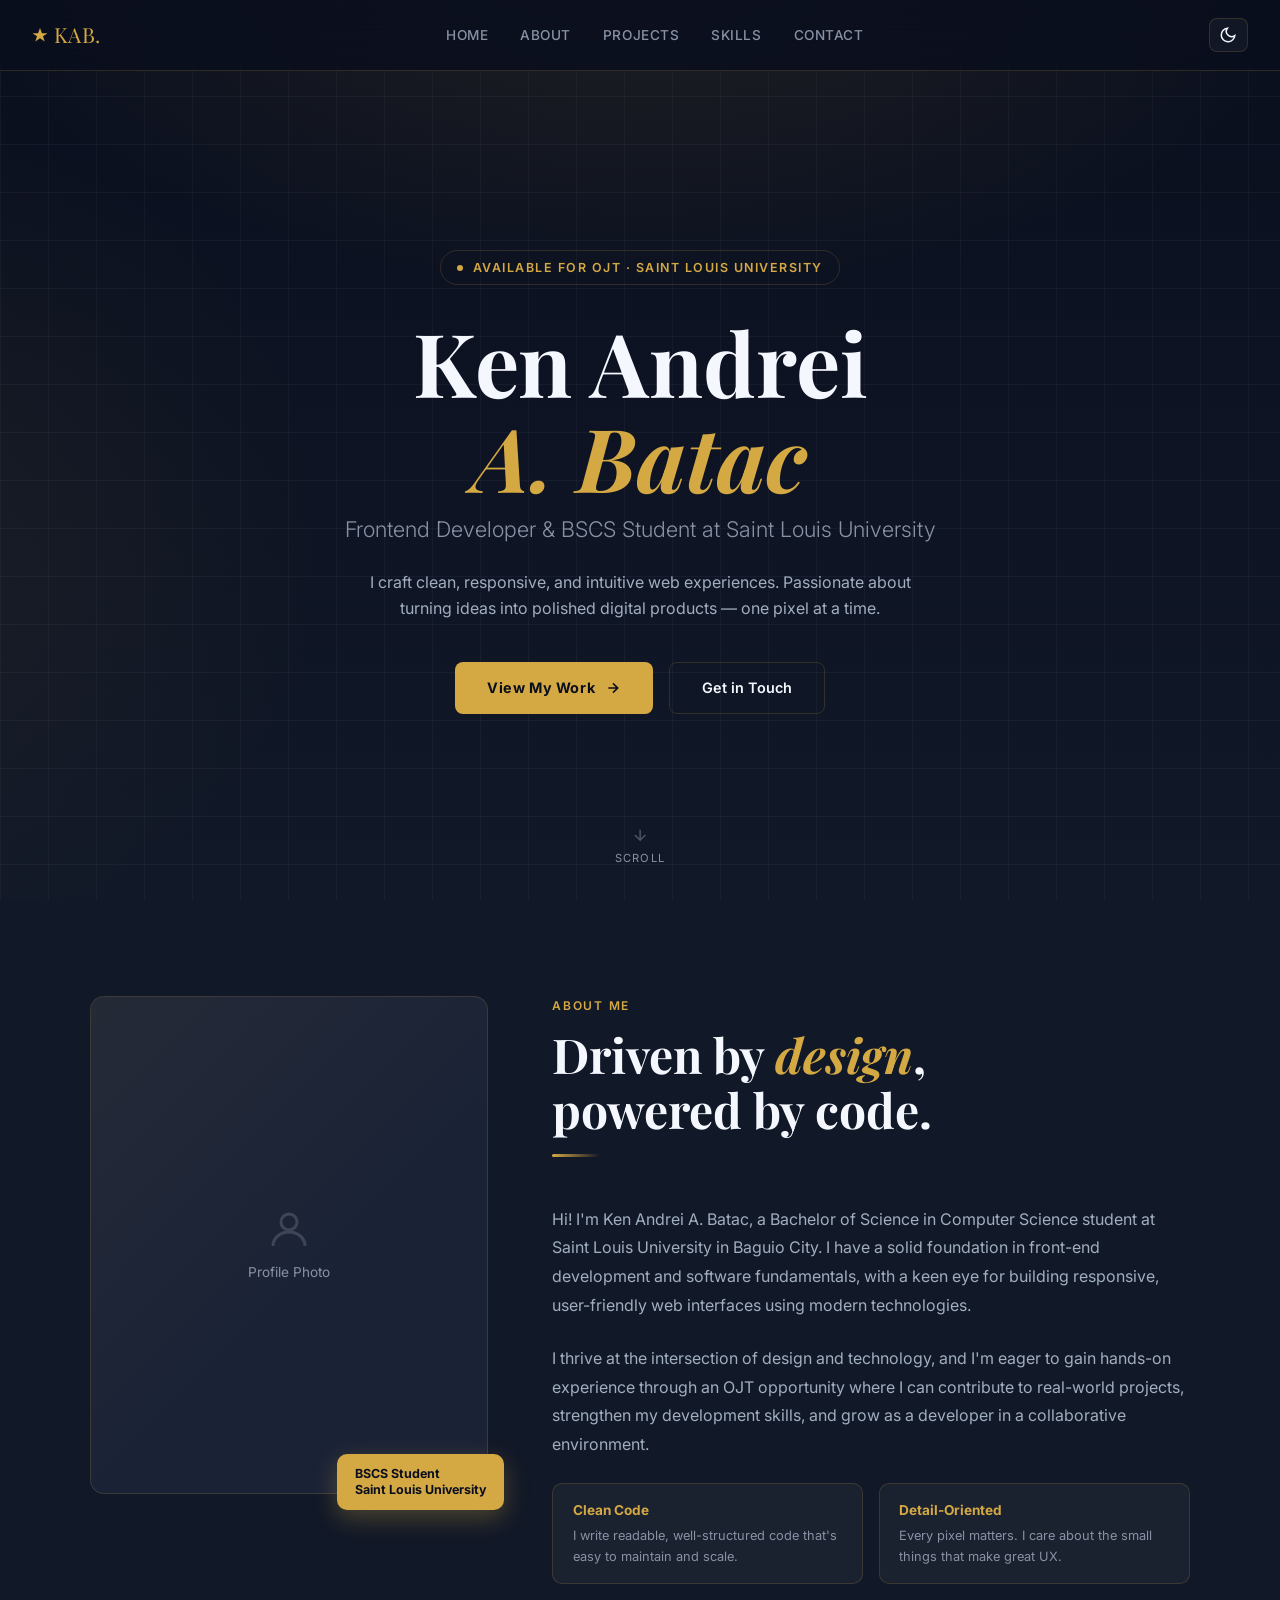
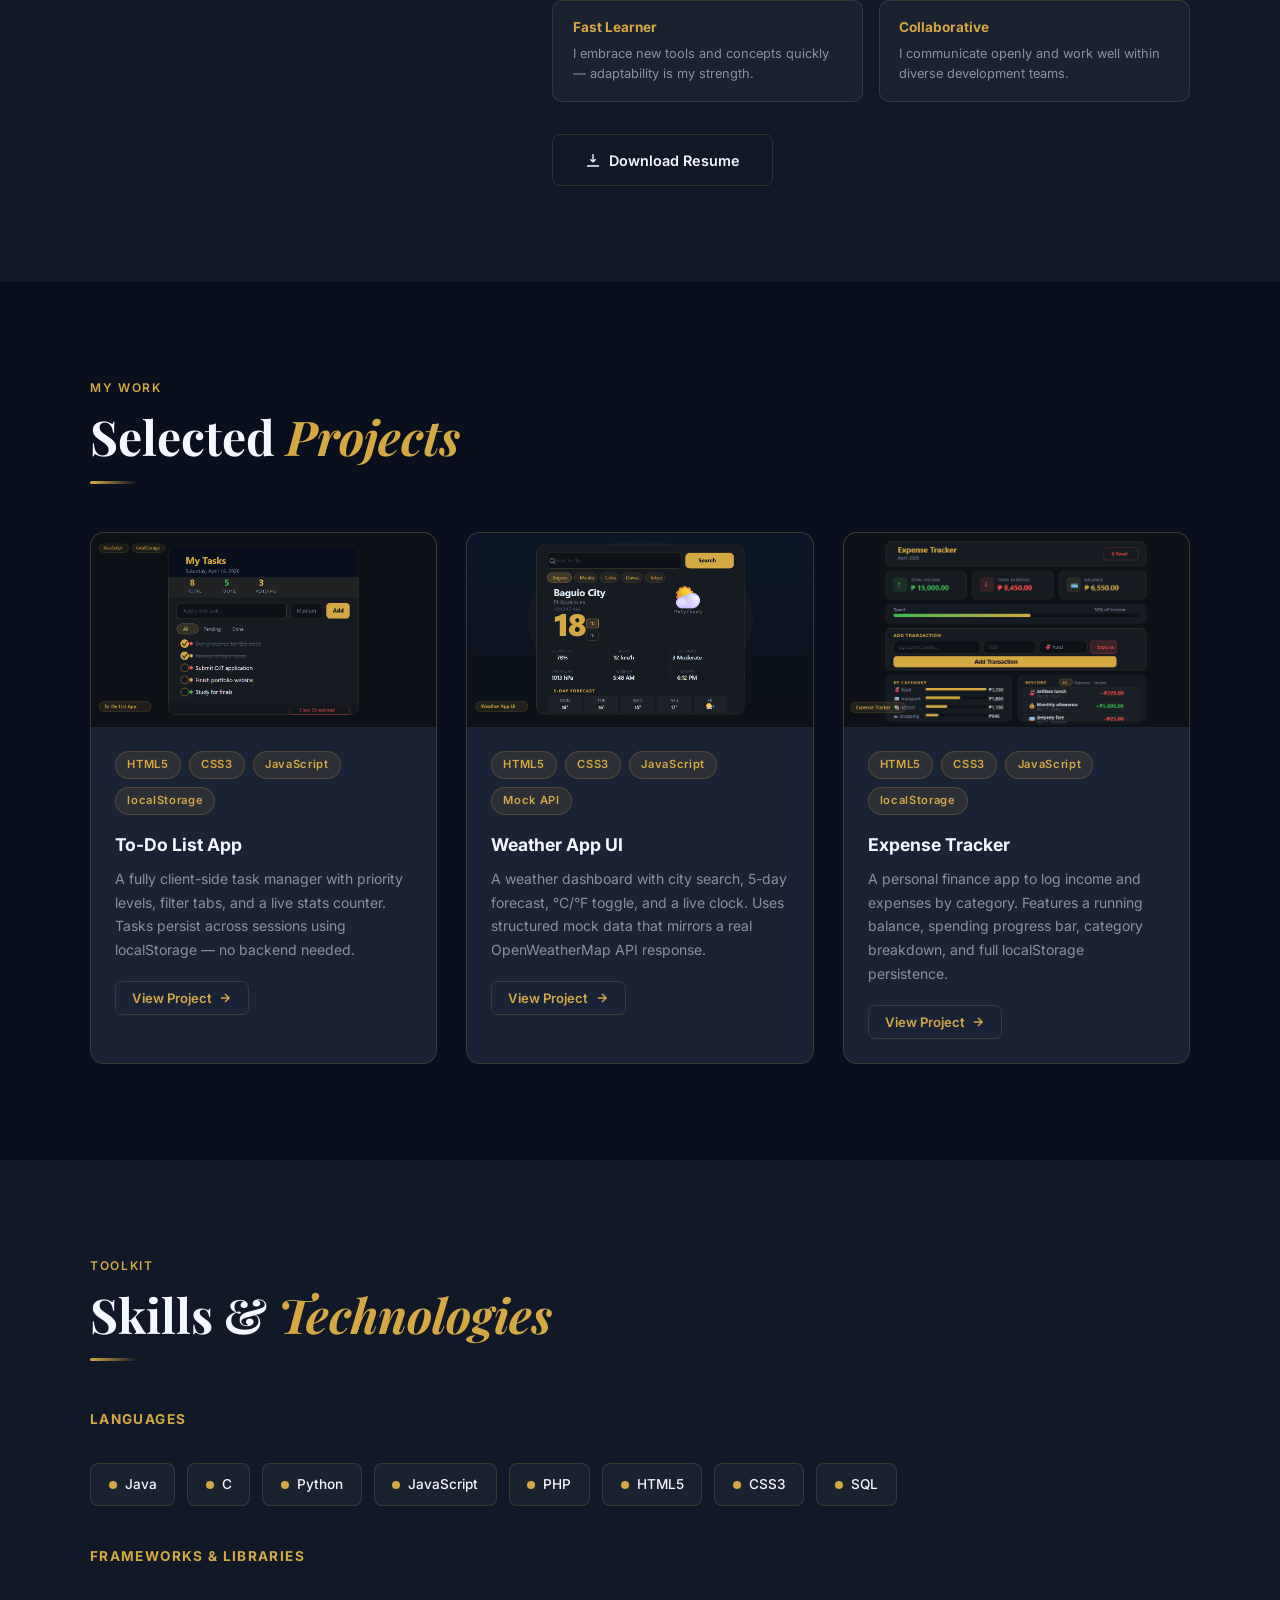
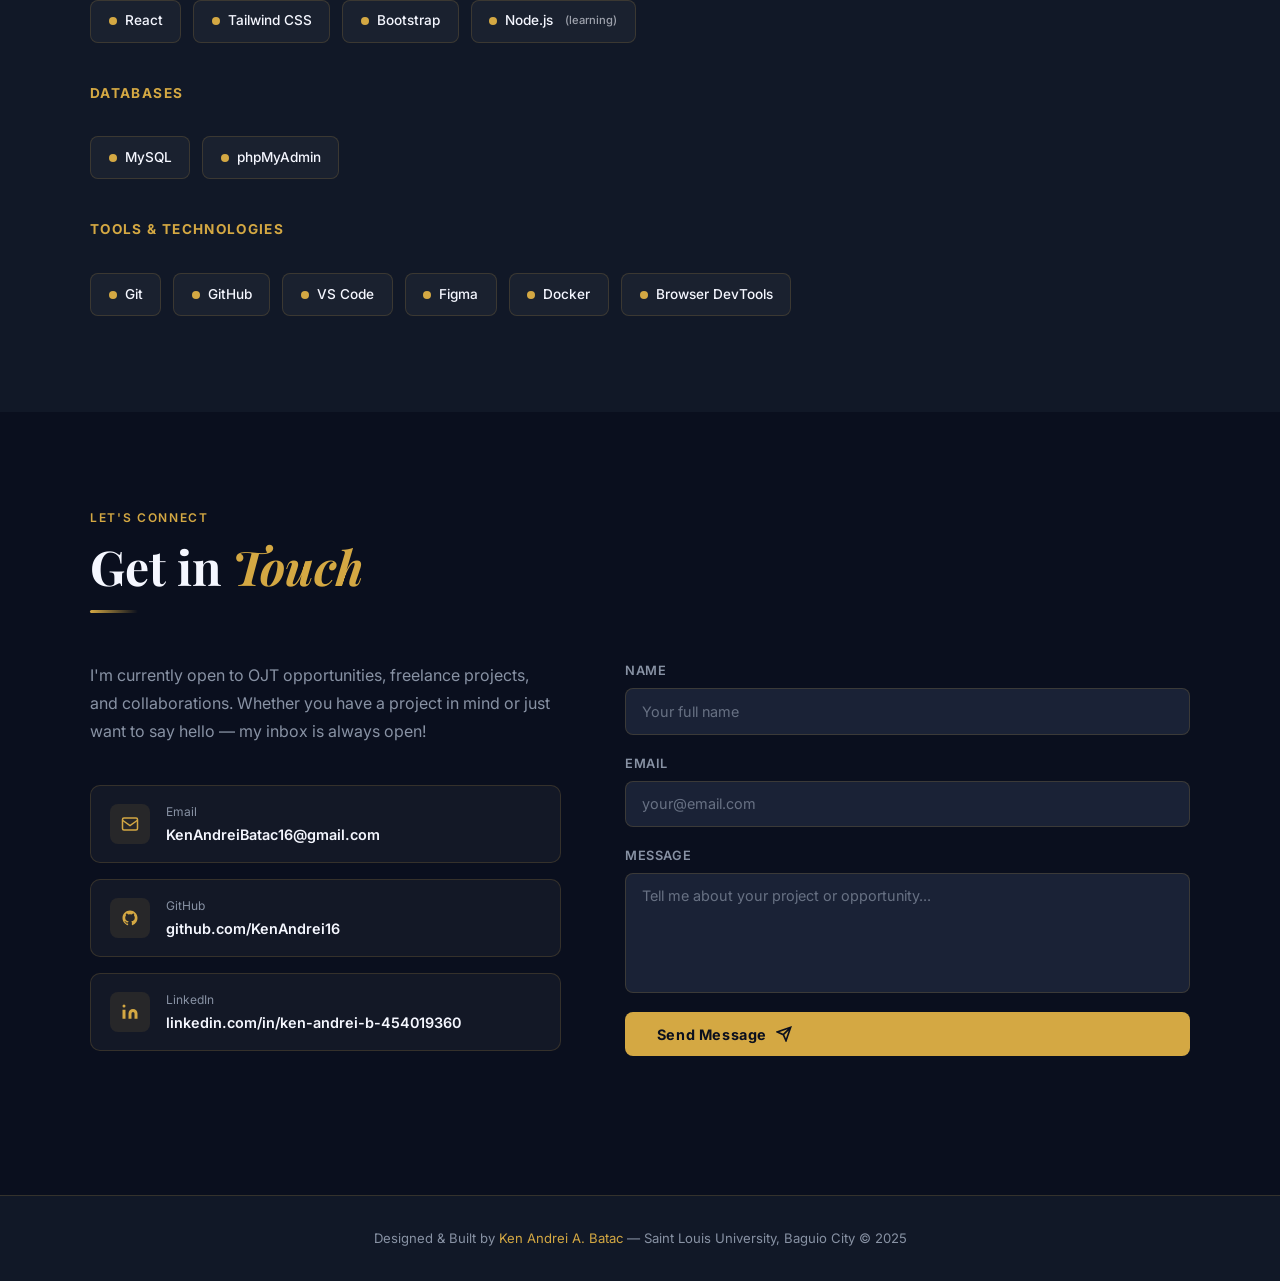
==== commit 82565708: "Remove year level, fix banner overlap" ====
--- a/index.html
+++ b/index.html
@@ -86,7 +86,7 @@
     <div class="hero-grid"></div>
 
     <div class="hero-content">
-      <div class="hero-eyebrow">Available for OJT · Baguio City</div>
+      <div class="hero-eyebrow">Available for OJT · Saint Louis University</div>
 
       <h1 class="hero-name">
         Ken Andrei<br><span>A. Batac</span>
@@ -133,7 +133,7 @@
         <div class="about-photo-wrap reveal">
           <!--
             ╔══════════════════════════════════════════╗
-            ║  PROFILE PHOTO — REPLACE THIS SECTION    ║
+            ║  PROFILE PHOTO — REPLACE THIS SECTION   ║
             ║                                          ║
             ║  To add your photo:                      ║
             ║  1. Place your image file in the same    ║
@@ -146,12 +146,16 @@
             ║          class="about-photo" />          ║
             ╚══════════════════════════════════════════╝
           -->
-          <img src="Profile.jpg"               ║
-            ║          alt="Ken Andrei A. Batac"       ║
-            ║          class="about-photo" /> 
+          <div class="about-photo">
+            <svg width="48" height="48" fill="none" stroke="currentColor" stroke-width="1.5" viewBox="0 0 24 24">
+              <circle cx="12" cy="8" r="4"/>
+              <path d="M4 20c0-4 3.6-7 8-7s8 3 8 7"/>
+            </svg>
+            <span>Profile Photo</span>
+          </div>
           <!-- End photo placeholder -->
 
-          <div class="photo-badge">3rd Year<br>BSCS Student</div>
+          <div class="photo-badge">BSCS Student<br>Saint Louis University</div>
         </div>
 
         <!-- RIGHT: Bio & Values -->
@@ -161,7 +165,7 @@
           <div class="section-divider"></div>
 
           <p class="about-bio">
-            Hi! I'm Ken Andrei A. Batac, a 3rd year Bachelor of Science in Computer Science
+            Hi! I'm Ken Andrei A. Batac, a Bachelor of Science in Computer Science
             student at Saint Louis University in Baguio City. I have a solid foundation in
             front-end development and software fundamentals, with a keen eye for building
             responsive, user-friendly web interfaces using modern technologies.
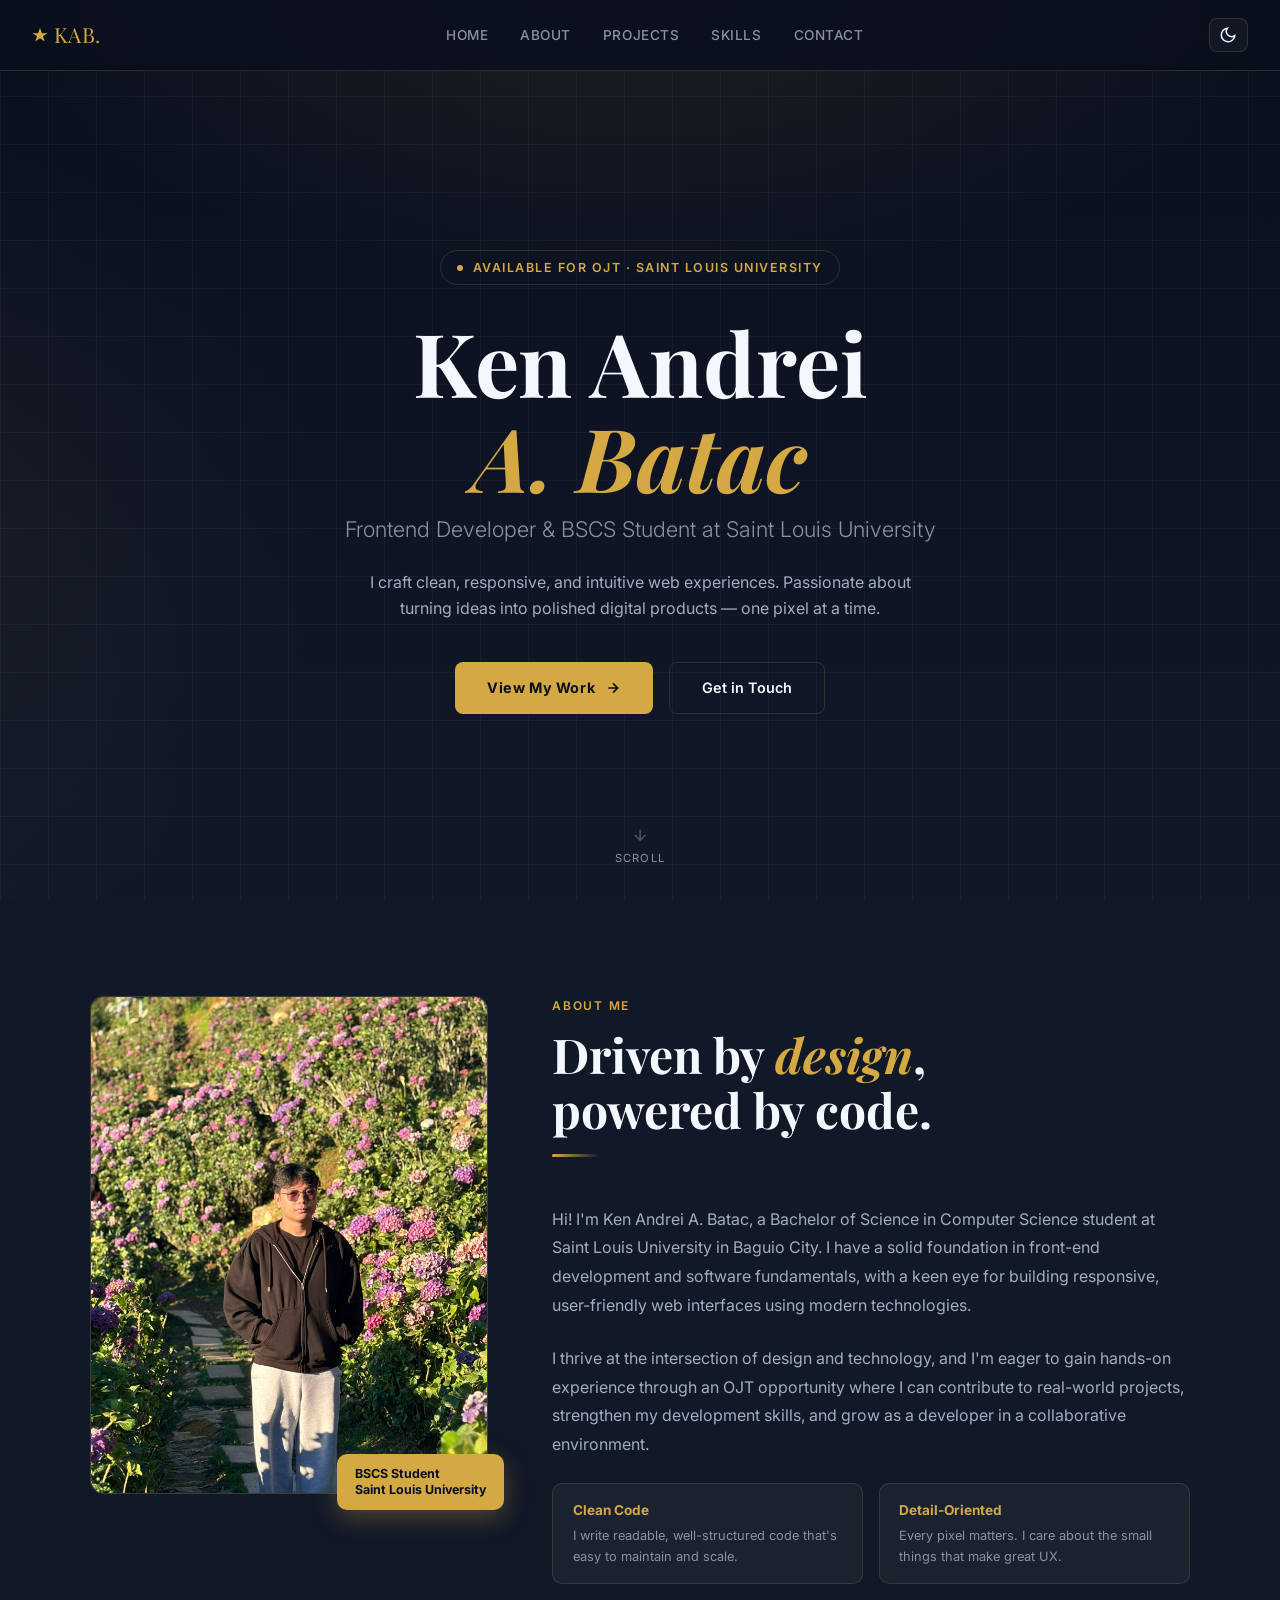
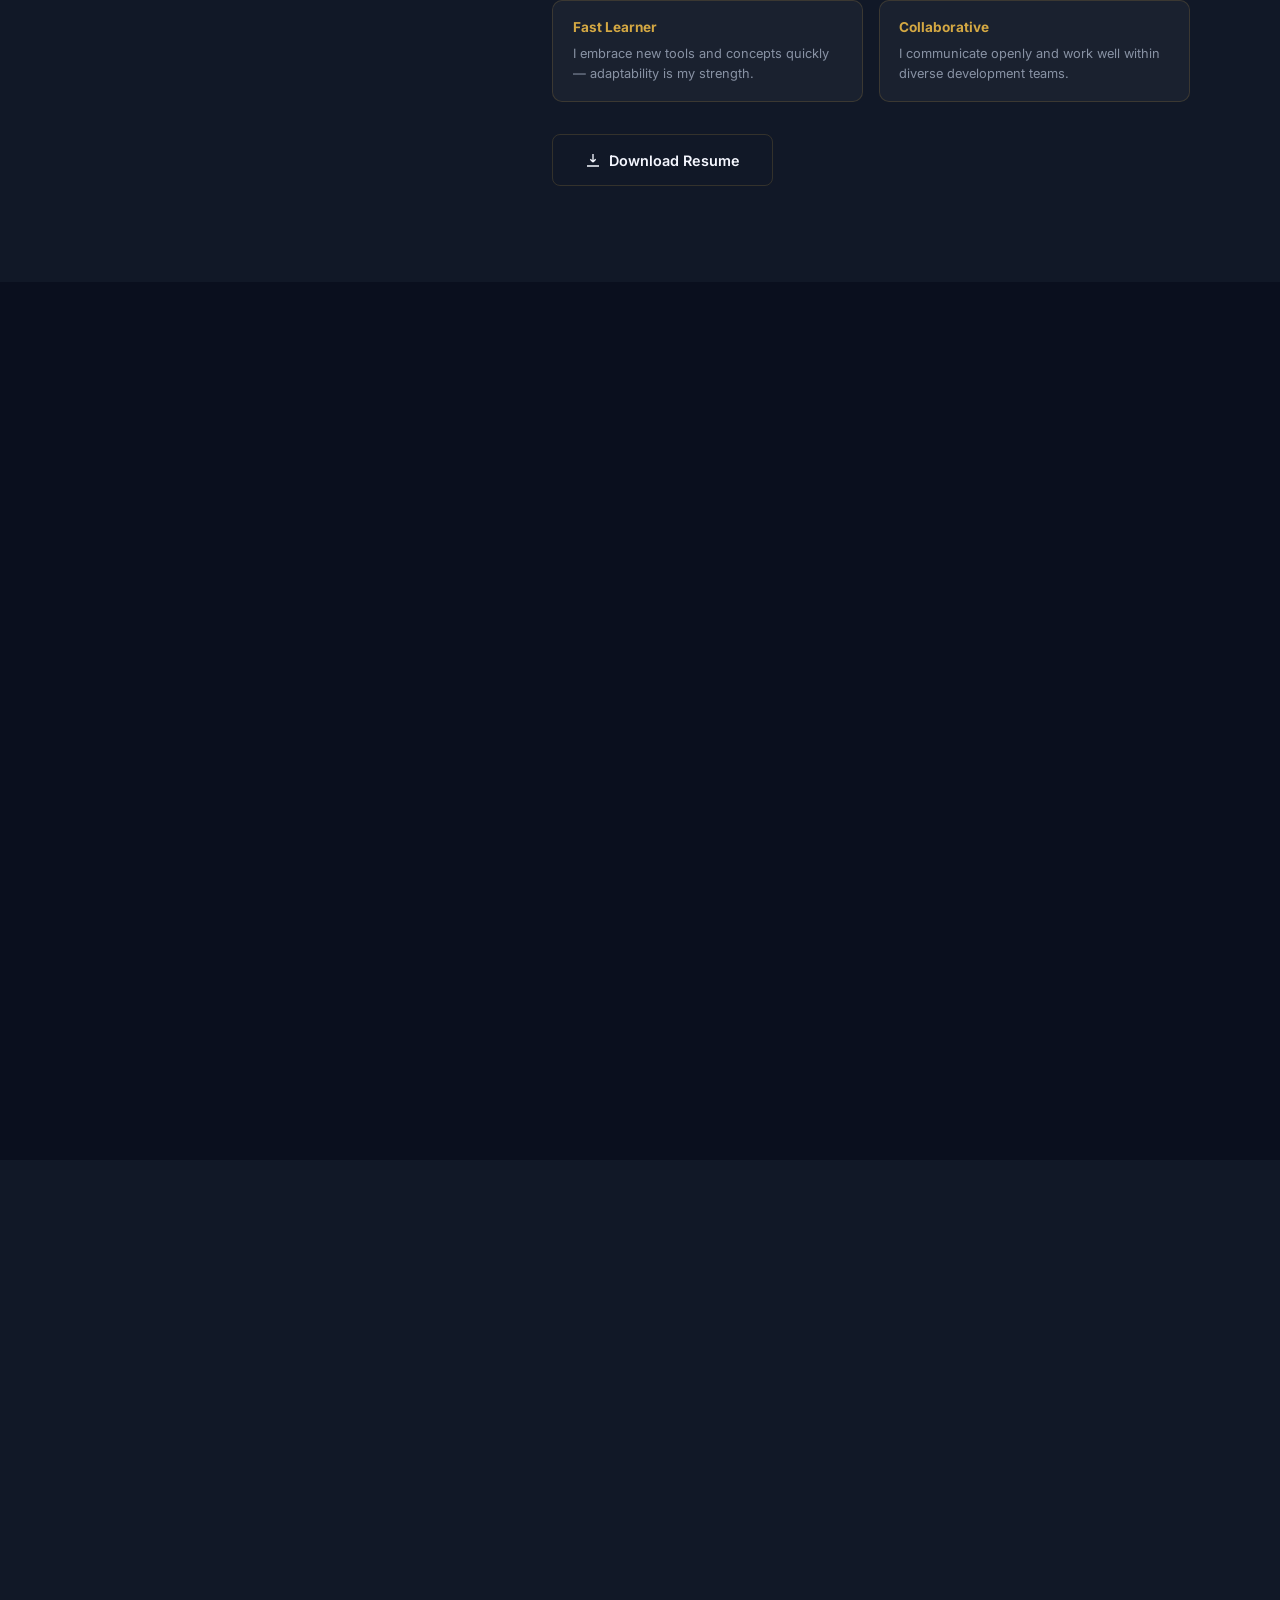
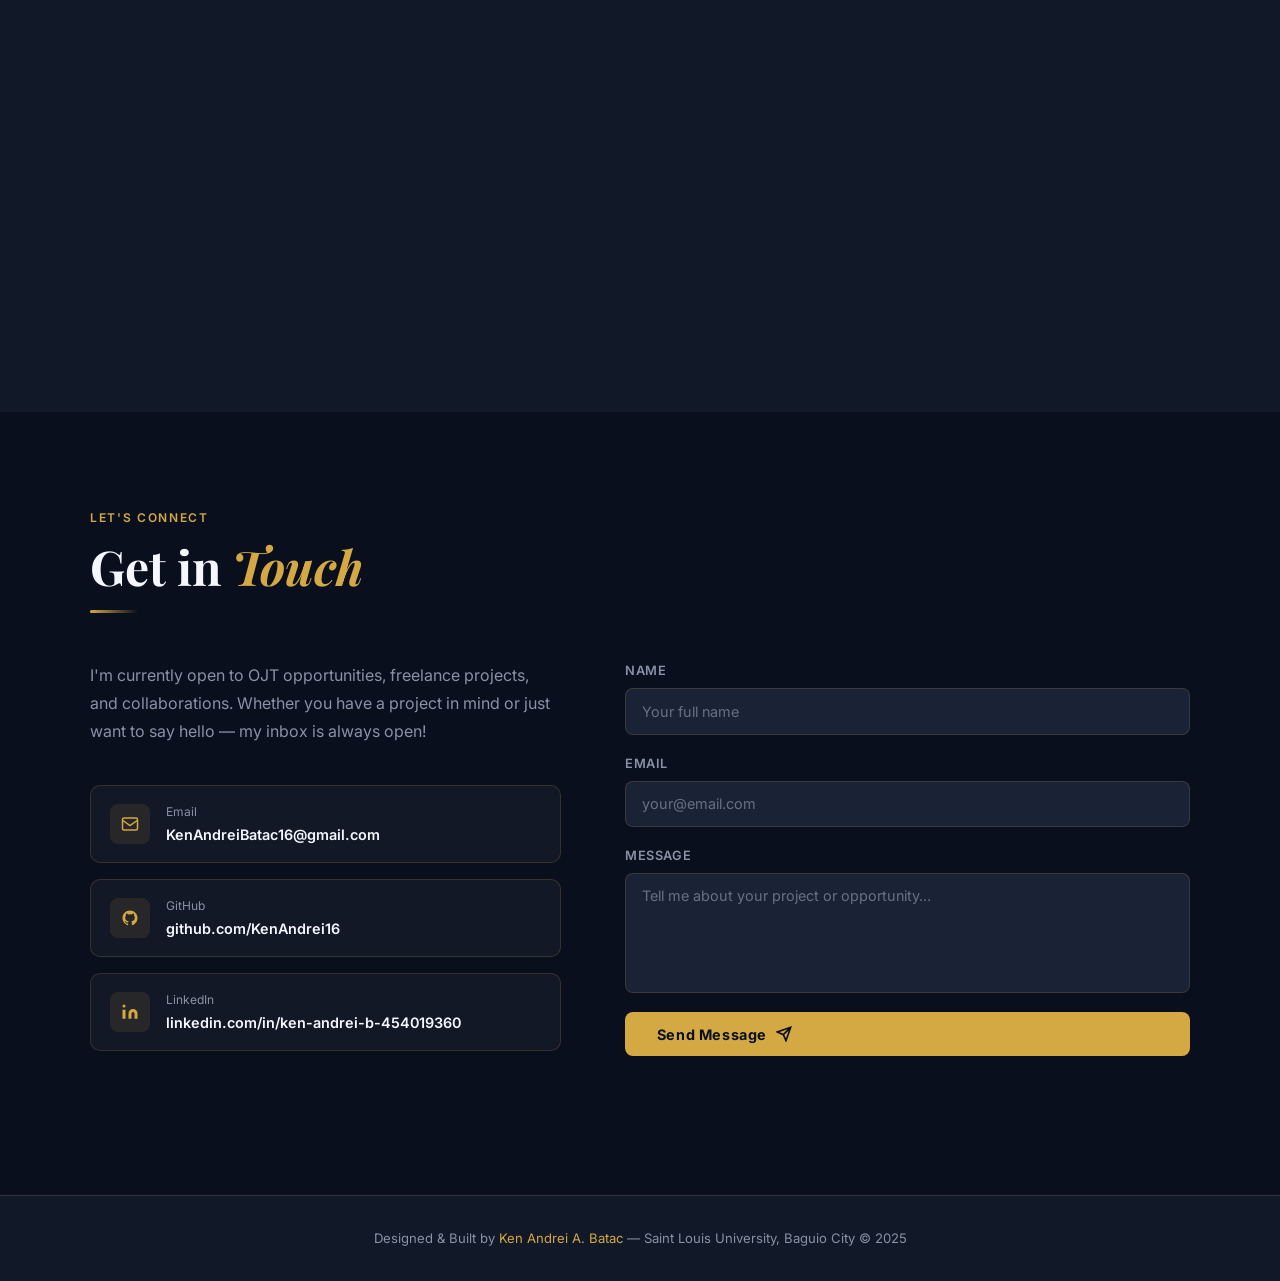
==== commit d5abdf0e: "Added profile" ====
--- a/index.html
+++ b/index.html
@@ -133,7 +133,7 @@
         <div class="about-photo-wrap reveal">
           <!--
             ╔══════════════════════════════════════════╗
-            ║  PROFILE PHOTO — REPLACE THIS SECTION   ║
+            ║  PROFILE PHOTO — REPLACE THIS SECTION    ║
             ║                                          ║
             ║  To add your photo:                      ║
             ║  1. Place your image file in the same    ║
@@ -146,13 +146,9 @@
             ║          class="about-photo" />          ║
             ╚══════════════════════════════════════════╝
           -->
-          <div class="about-photo">
-            <svg width="48" height="48" fill="none" stroke="currentColor" stroke-width="1.5" viewBox="0 0 24 24">
-              <circle cx="12" cy="8" r="4"/>
-              <path d="M4 20c0-4 3.6-7 8-7s8 3 8 7"/>
-            </svg>
-            <span>Profile Photo</span>
-          </div>
+          <img src="Profile.jpg" ║
+          ║ alt="Ken Andrei A. Batac" ║
+          ║ class="about-photo" />
           <!-- End photo placeholder -->
 
           <div class="photo-badge">BSCS Student<br>Saint Louis University</div>
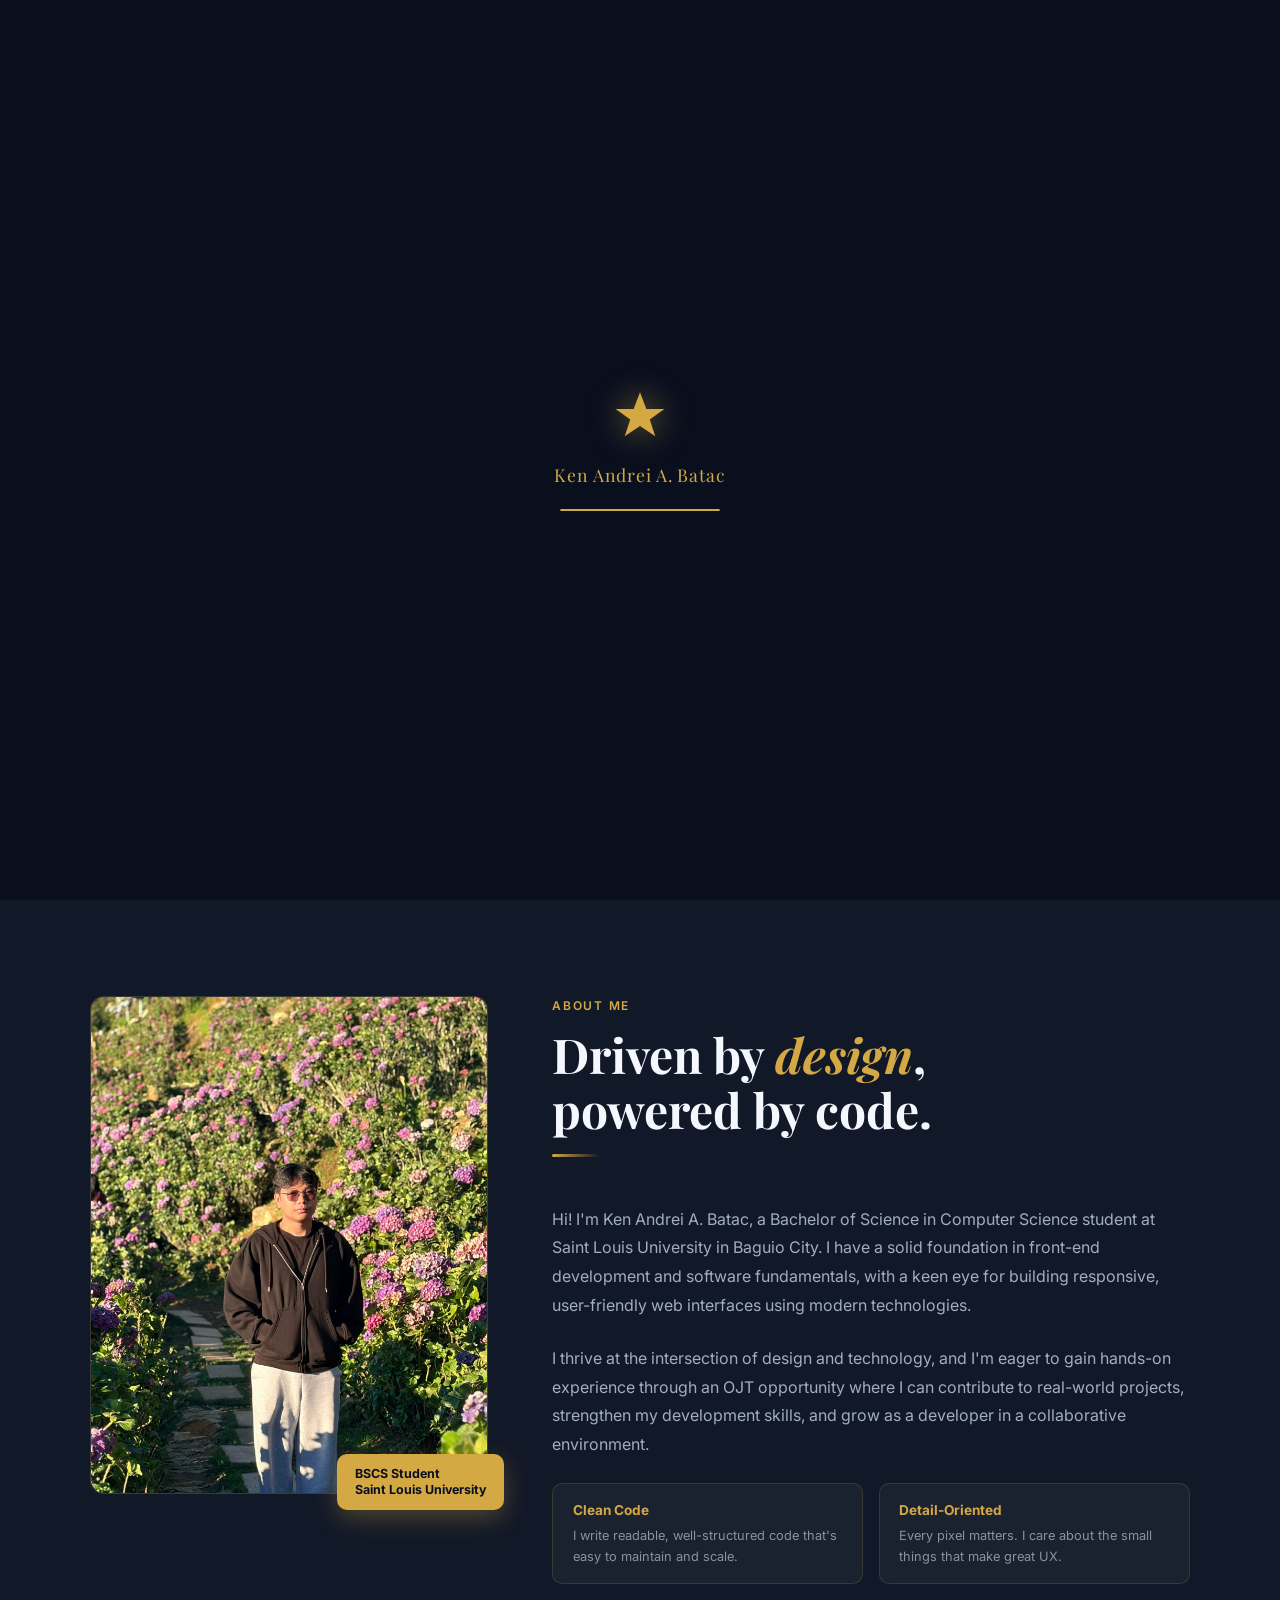
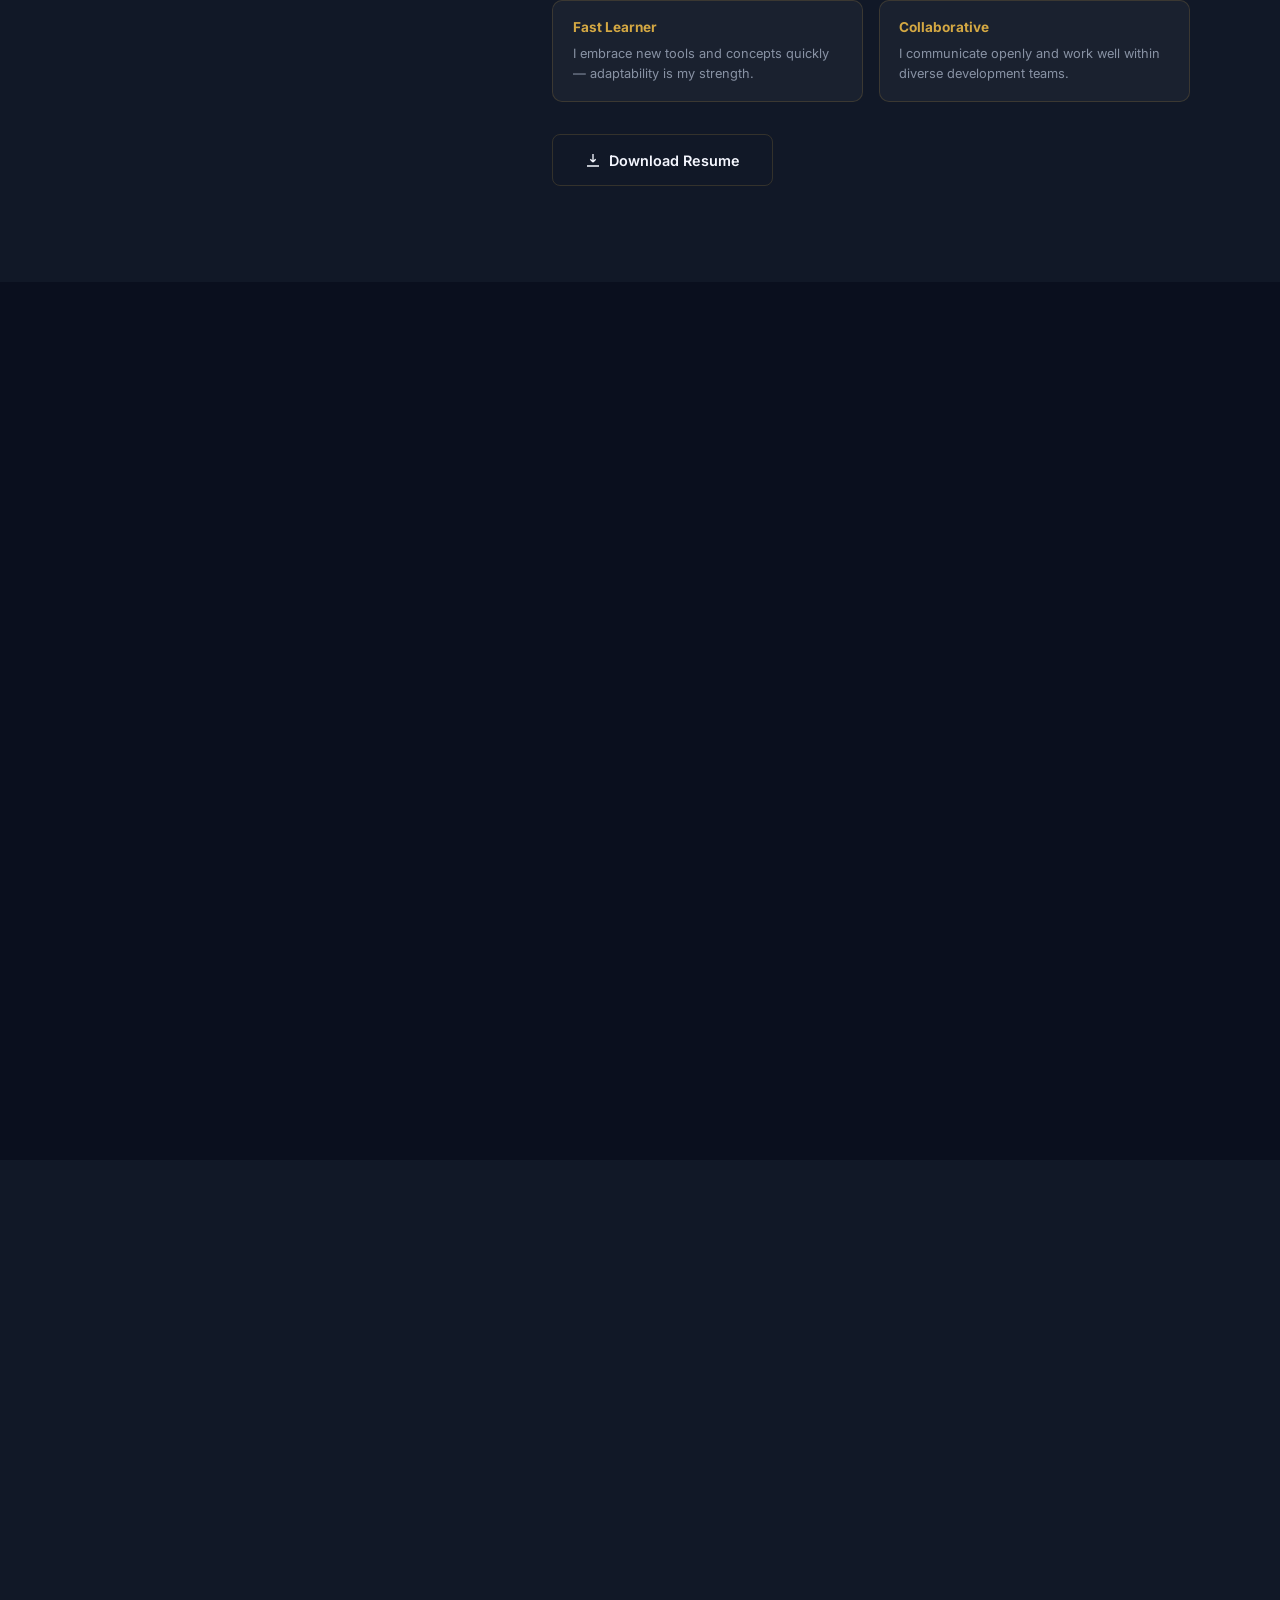
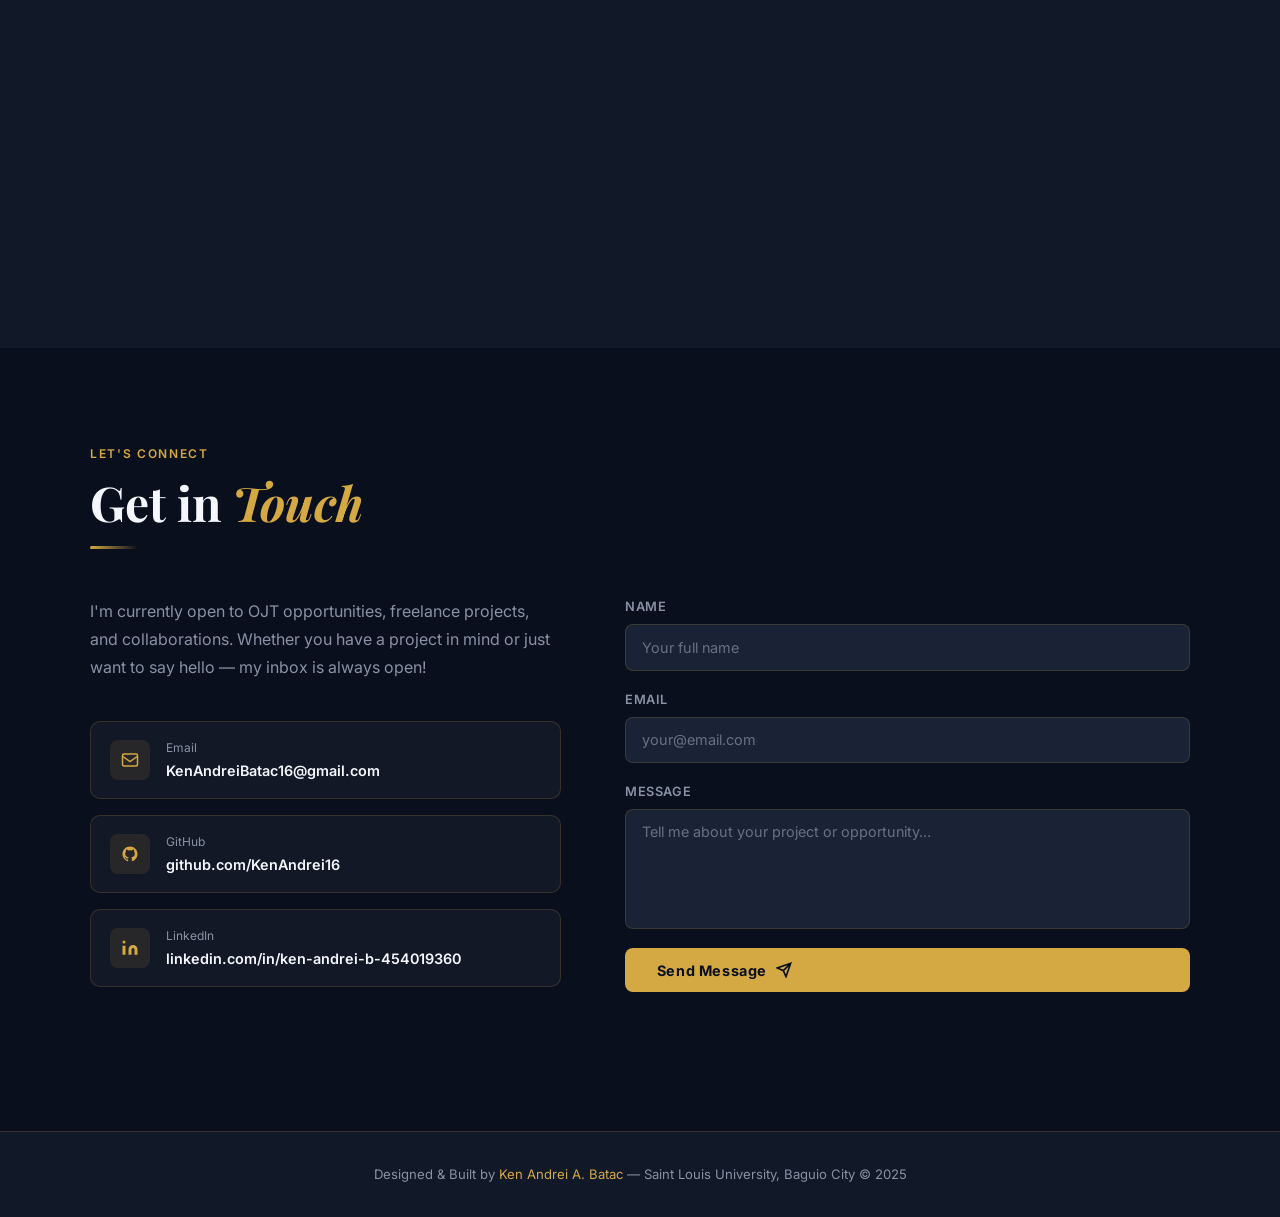
==== commit d9124f70: "Deleted a comment that was not relevant to the codebase." ====
--- a/index.html
+++ b/index.html
@@ -25,6 +25,37 @@
   <link rel="stylesheet" href="style.css" />
 </head>
 <body>
+
+  <!-- ═══════════════════════════════════════════
+       LOADING SCREEN
+       ─ Shows once on first visit, fades out
+         automatically after 2 seconds
+  ════════════════════════════════════════════ -->
+  <div class="loader" id="loader">
+    <div class="loader-inner">
+      <svg class="loader-star" width="52" height="52" viewBox="0 0 32 32" xmlns="http://www.w3.org/2000/svg">
+        <polygon points="16,2 19.9,12.3 31,12.3 22,18.7 25.4,29 16,22.7 6.6,29 10,18.7 1,12.3 12.1,12.3" fill="#d4a843"/>
+      </svg>
+      <p class="loader-name">Ken Andrei A. Batac</p>
+      <div class="loader-bar"><div class="loader-fill"></div></div>
+    </div>
+  </div>
+
+  <!-- ═══════════════════════════════════════════
+       CURSOR SPOTLIGHT
+       ─ Follows mouse, gold glow effect
+  ════════════════════════════════════════════ -->
+  <div class="cursor-spotlight" id="cursorSpotlight"></div>
+
+  <!-- ═══════════════════════════════════════════
+       BACK TO TOP BUTTON
+       ─ Appears after scrolling 400px
+  ════════════════════════════════════════════ -->
+  <button class="back-to-top" id="backToTop" onclick="scrollToTop()" aria-label="Back to top">
+    <svg width="18" height="18" fill="none" stroke="currentColor" stroke-width="2.5" viewBox="0 0 24 24">
+      <path d="M12 19V5M5 12l7-7 7 7"/>
+    </svg>
+  </button>
 
   <!-- ═══════════════════════════════════════════
        NAVIGATION
@@ -93,7 +124,8 @@
       </h1>
 
       <p class="hero-headline">
-        Frontend Developer &amp; BSCS Student at Saint Louis University
+        <!-- Typing animation — words cycle automatically via script.js -->
+        <span id="typingText"></span><span class="typing-cursor">|</span>
       </p>
 
       <p class="hero-intro">
@@ -146,9 +178,9 @@
             ║          class="about-photo" />          ║
             ╚══════════════════════════════════════════╝
           -->
-          <img src="Profile.jpg" ║
-          ║ alt="Ken Andrei A. Batac" ║
-          ║ class="about-photo" />
+          <img src="Profile.jpg"
+               alt="Ken Andrei A. Batac"
+               class="about-photo" />
           <!-- End photo placeholder -->
 
           <div class="photo-badge">BSCS Student<br>Saint Louis University</div>
@@ -244,7 +276,7 @@
             ║  2. Change the src below to preview.png  ║
             ╚══════════════════════════════════════════╝
           -->
-          <img src="projects/01-todo-app/preview.png"
+          <img src="projects/01-todo-app/preview.svg"
                alt="To-Do List App preview"
                class="project-cover-img" />
 
@@ -281,7 +313,7 @@
             ║  2. Change the src below to preview.png  ║
             ╚══════════════════════════════════════════╝
           -->
-          <img src="projects/02-weather-app/preview.png"
+          <img src="projects/02-weather-app/preview.svg"
                alt="Weather App UI preview"
                class="project-cover-img" />
 
@@ -319,7 +351,7 @@
             ║  2. Change the src below to preview.png  ║
             ╚══════════════════════════════════════════╝
           -->
-          <img src="projects/04-expense-tracker/preview.png"
+          <img src="projects/04-expense-tracker/preview.svg"
                alt="Expense Tracker preview"
                class="project-cover-img" />
 
--- a/style.css
+++ b/style.css
@@ -132,8 +132,21 @@
   color: var(--gold);
   letter-spacing: 0.5px;
   transition: color 0.2s;
+  display: flex;
+  align-items: center;
+  gap: 0.4rem;
 }
 .nav-logo:hover { color: var(--gold-hover); }
+
+/* Star icon inside nav logo */
+.nav-star {
+  flex-shrink: 0;
+  filter: drop-shadow(0 0 4px rgba(212,168,67,0.5));
+  transition: transform 0.3s ease;
+}
+.nav-logo:hover .nav-star {
+  transform: rotate(20deg) scale(1.15);
+}
 
 .nav-links {
   display: flex;
@@ -757,11 +770,7 @@
   gap: 2.5rem;
 }
 
-.skill-group {
-  display: flex;
-  flex-direction: column;
-  gap: 1rem;
-}
+
 
 .skill-cat-title {
   font-size: 0.85rem;
@@ -1032,3 +1041,178 @@
   .btn-primary, .btn-secondary { width: 100%; justify-content: center; }
   .modal-gallery { grid-template-columns: 1fr; }
 }
+
+/* ═══════════════════════════════════════════════════════════════
+   NEW FEATURES — Added in final polish pass
+════════════════════════════════════════════════════════════════ */
+
+
+/* ── FEATURE 1: LOADING SCREEN ── */
+.loader {
+  position: fixed;
+  inset: 0;
+  z-index: 9999;
+  background: var(--bg-primary);
+  display: flex;
+  align-items: center;
+  justify-content: center;
+  transition: opacity 0.6s ease;
+}
+/* Fade out class added by JS */
+.loader-hide {
+  opacity: 0;
+  pointer-events: none;
+}
+.loader-inner {
+  display: flex;
+  flex-direction: column;
+  align-items: center;
+  gap: 1.25rem;
+}
+/* Star spins once on load */
+.loader-star {
+  filter: drop-shadow(0 0 16px rgba(212, 168, 67, 0.6));
+  animation: loaderSpin 1s ease-out forwards,
+             loaderPulse 0.8s 0.8s ease-in-out forwards;
+}
+@keyframes loaderSpin {
+  from { transform: rotate(-180deg) scale(0.4); opacity: 0; }
+  to   { transform: rotate(0deg)   scale(1);   opacity: 1; }
+}
+@keyframes loaderPulse {
+  0%   { transform: scale(1); }
+  50%  { transform: scale(1.15); }
+  100% { transform: scale(1); }
+}
+.loader-name {
+  font-family: 'Playfair Display', serif;
+  font-size: 1.1rem;
+  color: var(--gold);
+  letter-spacing: 0.05em;
+  opacity: 0;
+  animation: fadeUp 0.6s 0.5s ease both;
+}
+/* Progress bar under the name */
+.loader-bar {
+  width: 160px;
+  height: 2px;
+  background: rgba(212, 168, 67, 0.15);
+  border-radius: 2px;
+  overflow: hidden;
+  opacity: 0;
+  animation: fadeUp 0.4s 0.7s ease both;
+}
+.loader-fill {
+  height: 100%;
+  background: var(--gold);
+  border-radius: 2px;
+  animation: loadProgress 1.8s 0.7s ease forwards;
+}
+@keyframes loadProgress {
+  from { width: 0%; }
+  to   { width: 100%; }
+}
+
+
+/* ── FEATURE 2: TYPING ANIMATION ── */
+/* Blinking cursor after the typed text */
+.typing-cursor {
+  display: inline-block;
+  color: var(--gold);
+  font-weight: 300;
+  animation: blink 1s step-end infinite;
+  margin-left: 1px;
+}
+@keyframes blink {
+  0%, 100% { opacity: 1; }
+  50%       { opacity: 0; }
+}
+
+
+/* ── FEATURE 3: ACTIVE NAV HIGHLIGHT ── */
+/* Added by IntersectionObserver in script.js */
+.nav-links a.nav-active {
+  color: var(--gold) !important;
+}
+/* Subtle underline on active link */
+.nav-links a.nav-active::after {
+  content: '';
+  display: block;
+  width: 100%;
+  height: 2px;
+  background: var(--gold);
+  border-radius: 1px;
+  margin-top: 2px;
+  animation: fadeIn 0.3s ease;
+}
+@keyframes fadeIn {
+  from { opacity: 0; transform: scaleX(0); }
+  to   { opacity: 1; transform: scaleX(1); }
+}
+
+
+/* ── FEATURE 4: BACK TO TOP BUTTON ── */
+.back-to-top {
+  position: fixed;
+  bottom: 2rem;
+  right: 2rem;
+  z-index: 998;
+  width: 44px;
+  height: 44px;
+  border-radius: 50%;
+  background: var(--gold);
+  color: var(--navy, #0a0f1e);
+  border: none;
+  cursor: pointer;
+  display: flex;
+  align-items: center;
+  justify-content: center;
+  box-shadow: 0 4px 20px rgba(212, 168, 67, 0.35);
+  /* Hidden by default — shown via .visible class from JS */
+  opacity: 0;
+  transform: translateY(16px);
+  pointer-events: none;
+  transition: opacity 0.3s ease, transform 0.3s ease, background 0.2s ease;
+}
+.back-to-top.visible {
+  opacity: 1;
+  transform: translateY(0);
+  pointer-events: all;
+}
+.back-to-top:hover {
+  background: var(--gold-hover, #f0c060);
+  transform: translateY(-3px);
+}
+
+
+/* ── FEATURE 5: CURSOR SPOTLIGHT ── */
+.cursor-spotlight {
+  pointer-events: none;       /* never blocks clicks */
+  position: fixed;
+  z-index: 0;                 /* behind everything */
+  width: 480px;
+  height: 480px;
+  border-radius: 50%;
+  transform: translate(-50%, -50%);
+  background: radial-gradient(
+    circle,
+    rgba(212, 168, 67, 0.07) 0%,
+    rgba(212, 168, 67, 0.03) 40%,
+    transparent 70%
+  );
+  transition: opacity 0.4s ease;
+  opacity: 0;                 /* shown via JS mouseenter */
+}
+/* Slightly stronger in dark mode */
+[data-theme="dark"] .cursor-spotlight {
+  background: radial-gradient(
+    circle,
+    rgba(212, 168, 67, 0.09) 0%,
+    rgba(212, 168, 67, 0.04) 40%,
+    transparent 70%
+  );
+}
+/* Hide spotlight on touch/mobile */
+@media (hover: none) {
+  .cursor-spotlight { display: none; }
+}
